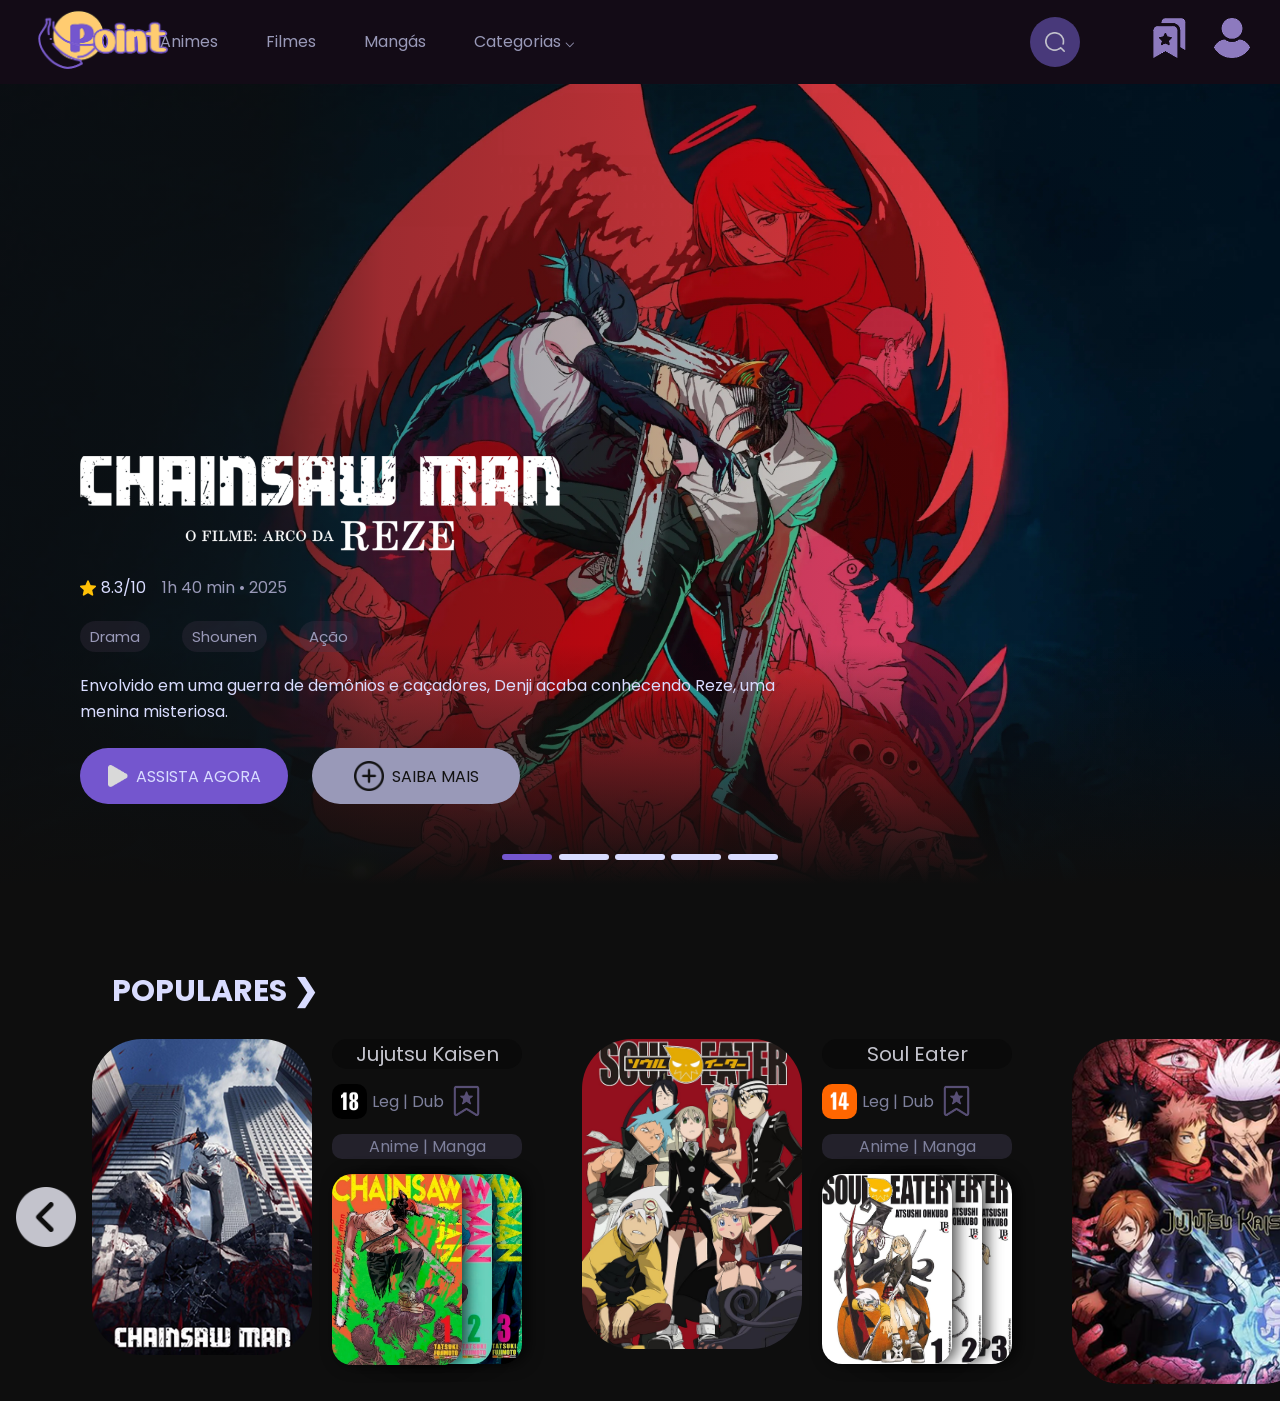
==== public/index.html @ 742943c6 "Add files via upload" ====
<!DOCTYPE html>
<html lang="pt-br">
<head>
    <meta charset="UTF-8">
    <meta name="viewport" content="width=device-width, initial-scale=1.0">
    <link rel="stylesheet" href="./assets/styles.css">
    <link rel="stylesheet" href="./assets/slide.css">
    <link rel="stylesheet" href="./assets/carrossel.css">
    <link rel="shortcut icon" href="banana.ico" type="image/x-icon">
    <script src="/public/script.js" defer></script>

    <title>BananaPoint | Home</title>
</head>
<body>
    <!--cabecalho, talvez para todas as paginas?-->
    <div class="navegacao__container">
        <div class="logo__homepage">
            <a href="index.html"><img src="./img/bananapoint-logo.png" alt="Logo BananaPoint"></a>
        </div>
        <ul class="categorias__cabecalho"> 
            <li class="listas__categorias"><a class="links__categorias" href="#">Animes</a></li>
            <li class="listas__categorias"><a class="links__categorias" href="#">Filmes</a></li>
            <li class="listas__categorias"><a class="links__categorias" href="#">Mangás</a></li>
            <li class="listas__categorias"><a class="links__categorias" href="#">Categorias ⌵</a></li>
        </ul>
        <div class="container__pesquisa">
            <input type="text" class="barra__pesquisa" placeholder="Pesquisar...">
            <a class="botao__pesquisa">
                <img src="./img/icones/icones-lupa-roxa.png" alt="lupa roxa" class="lupa__roxa" width="20px" height="20px">
                <img src="./img/icones/icones-lupa-branca.png" alt="lupa branca" class="lupa__branca" width="20px" height="20px">
            </a>
        </div>
        <div class="perfil__links">
            
            <a href="#"><img src="./img/icones/icones-favoritos.png" alt="Icone favoritos"></a>
            <a href="#"><img src="./img/icones/icones-perfil.png" alt="Icone Perfil"></a>
        </div>
    </div>

    <!--Slideshow da homepage-->
    <section class="slider">
        <div class="slider__conteudo">
        <input type="radio" name="botao__radio" id="radio1" checked>
        <input type="radio" name="botao__radio" id="radio2">
        <input type="radio" name="botao__radio" id="radio3">
        <input type="radio" name="botao__radio" id="radio4">
        <input type="radio" name="botao__radio" id="radio5">
        <!-- SLIDE 1 -->
        <div class="slide__container primeiro" style="background-image: url('./img/banners/banner-chainsaw-man.png')">
            <div class="slide__info">
                <img src="./img/logos/logo-chainsaw-man.png" alt="chainsaw man logo" class="logo__banners">
                <div class="avaliacao">
                    <p class="avaliacao__banner"><img src="./img/icones/icones-estrela.png" alt="Avaliação" class="avaliacao-img__banner"> 8.3/10</p>
                    <p class="info__banner"> 1h 40 min • 2025</p>
                </div>
                <div class="categorias__banners">
                    <ul class="lista-categorias__banners">
                        <li class="btn-categorias__banners"><a href="#drama">Drama</a></li>
                        <li class="btn-categorias__banners"><a href="#shounen">Shounen</a></li>
                        <li class="btn-categorias__banners"><a href="#acao">Ação</a></li>
                    </ul>
                </div>
                <p class="descricao__banner">Envolvido em uma guerra de demônios e caçadores, Denji acaba conhecendo Reze, uma menina misteriosa.</p>
                <div class="botoes__banner">
                    <a href="#paginaanime" class="btn__assistir"><img src="./img/icones/icones-play.png" alt="">ASSISTA AGORA</a>
                    <a href="#saibamais" class="btn__info"><img src="./img/icones/icones-info-preto.png" alt="Saber Mais">SAIBA MAIS</a>
                </div>
            </div>
        </div>
        <!-- SLIDE 2 -->
        <div class="slide__container" style="background-image: url('./img/banners/banner-demon-slayer.png')">
            <div class="slide__info">
                <img src="./img/logos/logo-demon-slayer.png" alt="demon slayer logo" class="logo__banners__demon">
                <div class="avaliacao">
                    <p class="avaliacao__banner"><img src="./img/icones/icones-estrela.png" alt="Avaliação" class="avaliacao-img__banner"> 8.6/10</p>
                    <p class="info__banner"> 5 temporadas • 2024</p>
                </div>
                <div class="categorias__banners">
                    <ul class="lista-categorias__banners">
                        <li class="btn-categorias__banners"><a href="#shounen">Shounen</a></li>
                        <li class="btn-categorias__banners"><a href="#acao">Ação</a></li>
                        <li class="btn-categorias__banners"><a href="#fantasia">Fantasia</a></li>
                    </ul>
                </div>
                <p class="descricao__banner">Demônios massacraram sua família e amaldiçoaram sua irmã. Agora Tanjiro inicia sua jornada para encontrar a cura e se vingar.</p>
                <div class="botoes__banner">
                    <a href="#paginaanime" class="btn__assistir"><img src="./img/icones/icones-play.png" alt="">ASSISTA AGORA</a>
                    <a href="#saibamais" class="btn__info"><img src="./img/icones/icones-info-preto.png" alt="Saber Mais">SAIBA MAIS</a>
                </div>
            </div>
        </div>
        
        <!-- SLIDE 3 -->
        <div class="slide__container" style="background-image: url('./img/banners/banner-jujutsu.png')">
            <div class="slide__info">
                <img src="./img/logos/logo-jujutsu.png" alt="logo jujutsu kaisen" class="logo__banners">
                <div class="avaliacao">
                    <p class="avaliacao__banner"><img src="./img/icones/icones-estrela.png" alt="Avaliação" class="avaliacao-img__banner"> 8.5/10</p>
                    <p class="info__banner"> 3 temporadas • 2026</p>
                </div>
                <div class="categorias__banners">
                    <ul class="lista-categorias__banners">
                        <li class="btn-categorias__banners"><a href="#acao">Ação</a></li>
                        <li class="btn-categorias__banners"><a href="#shounen">Shounen</a></li>
                        <li class="btn-categorias__banners"><a href="#fantasia">Fantasia</a></li>
                        <li class="btn-categorias__banners"><a href="#sobrenatural">Sobrenatural</a></li>
                        <li class="btn-categorias__banners"><a href="#drama">Drama</a></li>
                    </ul>
                </div>
                <p class="descricao__banner">Yuji engole um dedo amaldiçoado para salvar um amigo e passa a dividir o corpo com Sukuna.</p>
                <div class="botoes__banner">
                    <a href="#paginaanime" class="btn__assistir"><img src="./img/icones/icones-play.png" alt="">ASSISTA AGORA</a>
                    <a href="#saibamais" class="btn__info"><img src="./img/icones/icones-info-preto.png" alt="Saber Mais">SAIBA MAIS</a>
                </div>
            </div>
        </div>
        <!-- SLIDE 4 -->
        <div class="slide__container" style="background-image: url('./img/banners/banner-mob-psycho-100.png')">
            <div class="slide__info">
                <img src="./img/logos/logo-mob-psycho.png" alt="logo mob psycho 100" class="logo__banners">
                <div class="avaliacao">
                    <p class="avaliacao__banner"><img src="./img/icones/icones-estrela.png" alt="Avaliação" class="avaliacao-img__banner"> 8.5/10</p>
                    <p class="info__banner"> 3 temporadas • 2022</p>
                </div>
                <div class="categorias__banners">
                    <ul class="lista-categorias__banners">
                        <li class="btn-categorias__banners"><a href="#acao">Ação</a></li>
                        <li class="btn-categorias__banners"><a href="#comedia">Comédia</a></li>
                        <li class="btn-categorias__banners"><a href="#fantasia">Fantasia</a></li>
                        <li class="btn-categorias__banners"><a href="#sobrenatural">Sobrenatural</a></li>
                    </ul>
                </div>
                <p class="descricao__banner">Shigeo pode até parecer bem normalzinho, mas na verdade esconde poderes psíquicos incríveis que acabam aparecendo quando ele perder o controle das próprias emoções.</p>
                <div class="botoes__banner">
                    <a href="#paginaanime" class="btn__assistir"><img src="./img/icones/icones-play.png" alt="">ASSISTA AGORA</a>
                    <a href="#saibamais" class="btn__info"><img src="./img/icones/icones-info-preto.png" alt="Saber Mais">SAIBA MAIS</a>
                </div>
            </div>
        </div>
        <!-- SLIDE 5 -->
        <div class="slide__container" style="background-image: url('./img/banners/banner-cowboy-bebop.png')">
            <div class="slide__info">
                <img src="./img/logos/logo-cowbow-bebop.png" alt="logo cowboy bebop" class="logo__banners__cowboy">
                <div class="avaliacao">
                    <p class="avaliacao__banner"><img src="./img/icones/icones-estrela.png" alt="Avaliação" class="avaliacao-img__banner"> 8.9/10</p>
                    <p class="info__banner"> 26 episódios • 1998</p>
                </div>
                <div class="categorias__banners">
                    <ul class="lista-categorias__banners">
                        <li class="btn-categorias__banners"><a href="#acao">Ação</a></li>
                        <li class="btn-categorias__banners"><a href="#drama">Drama</a></li>
                        <li class="btn-categorias__banners"><a href="#ficcao-cientifica">Ficção Científica</a></li>
                    </ul>
                </div>
                <p class="descricao__banner">Uma equipe incomum de caçadores de recompensas tenta ganhar a vida viajando pelo espaço.</p>
                <div class="botoes__banner">
                    <a href="#paginaanime" class="btn__assistir"><img src="./img/icones/icones-play.png" alt="">ASSISTA AGORA</a>
                    <a href="#saibamais" class="btn__info"><img src="./img/icones/icones-info-preto.png" alt="Saber Mais">SAIBA MAIS</a>
                </div>
            </div>
        </div>
            <!-- Navegações automaticas e manuais, >>sempre<< tenho que manter abaixo dos containers dos slides -->
        <div class="nav__auto">
            <div class="auto__btn1"></div>
            <div class="auto__btn2"></div>
            <div class="auto__btn3"></div>
            <div class="auto__btn4"></div>
            <div class="auto__btn5"></div>
        </div>
        <div class="nav__manual">
            <label for="radio1" class="manual__btn"></label>
            <label for="radio2" class="manual__btn"></label>
            <label for="radio3" class="manual__btn"></label>
            <label for="radio4" class="manual__btn"></label>
            <label for="radio5" class="manual__btn"></label>
        </div>
    </div>
    </section>

    <main class="conteudo__homepage">
        <h1 class="titulo__carrossel">POPULARES ❯</h1>

        <div class="container__carrossel">
            <button class="btn-carrossel"><img src="./img/icones/icones-previous.png" alt="" width="60px"></button>
            <div class="capa__anime">
                <a href="#"><img src="./img/capas/capas-animes/capa-anime-chainsaw-man.png" width="220rem" alt="Chainsaw man" class="anime-img"></a>
            </div>
            <div class="info__carrossel-1">
                <a href="#" class="titulo__conteudo">Jujutsu Kaisen</a>

                <div class="tags__1">
                    <img src="./img/classificacao/classificacao-18.png" alt="Classificação de 18 anos" width="35px" class="classificacao">
                    <p>Leg | Dub</p>
                    <img src="./img/icones/icones-favorite-no-click.png" alt="Favoritar" width="35px" id="btn-favoritar" onclick="favoritado">
                </div>
                <p class="tags__2">Anime | Manga</p>
                <div class="capas__manga">
                    <a href="#"><img src="./img/capas/capas-manga/chainsaw-man-vol-1.png" alt="Volume 1 Chainsaw man" width="130px" class="volume-1"></a>
                    <a href="#"><img src="./img/capas/capas-manga/chainsaw-man-vol-2.png" alt="Volume 2 Chainsaw man" width="130px" class="volume-2"></a>
                    <a href="#"><img src="./img/capas/capas-manga/chainsaw-man-vol-3.png" alt="Volume 3 Chainsaw man" width="130px" class="volume-3"></a>
                </div>
            </div>

        <!-- Item 2 - carrossel -->
        

            <a href="#"><img src="./img/capas/capas-animes/capa-anime-soul-eater.png" width="220rem" alt="Soul Eater" class="anime-img"></a>
            <div class="info__carrossel-2">
               <a href="#" class="titulo__conteudo">Soul Eater</a>
                <div class="tags__1">
                    <img src="./img/classificacao/classificacao-14.png" alt="Classificação de 14 anos" width="35px" class="classificacao">
                    <p>Leg | Dub </p>
                    <img src="./img/icones/icones-favorite-no-click.png" alt="Favoritar" width="35px" id="btn-favoritar" onclick="favoritado">
                </div>
                <p class="tags__2">Anime | Manga</p>
                <div class="capas__manga">
                    <a href="#"><img src="./img/capas/capas-manga/soul-eater-vol-1.png" alt="Soul Eater Volume 1" width="130px" height="190px" class="volume-1"></a>
                    <a href="#"><img src="./img/capas/capas-manga/soul-eater-vol-2.png" alt="Soul Eater Volume 3" width="130px" height="190px"class="volume-2"></a>
                    <a href="#"><img src="./img/capas/capas-manga/soul-eater-vol-3.png" alt="Soul Eater Volume 3" width="130px" height="190px"class="volume-3"></a>
                </div>
            </div>
            <!-- Item 3 - carrossel -->

            <a href="#"><img src="./img/capas/capas-animes/capa-anime-jujutsu-kaisen.png" width="240rem" alt="Jujutsu Kaisen" class="anime-img"></a>
            <div class="info__carrossel-3">
                <a href="#" class="titulo__conteudo">Jujutsu Kaisen</a>
                <div class="tags__1">
                    <img src="./img/classificacao/classificacao-16.png" alt="Classificação de 16 anos" width="35px" class="classificacao">
                    <p>Leg | Dub</p>
                    <img src="./img/icones/icones-favorite-no-click.png" alt="Favoritar" width="35px" id="btn-favoritar" onclick="favoritado">
                </div>
                <p class="tags__2">Anime | Manga</p>

                <div class="capas__manga">
                    <a href="#"><img src="./img/capas/capas-manga/jujutsu-kaisen-vol-1.png" alt="Jujutsu Kaisen Volume 1" width="150px" class="volume-1"></a>

                    <a href="#"><img src="./img/capas/capas-manga/jujutsu-kaisen-vol-2.png" alt="Jujutsu Kaisen Volume 2" width="150px" class="volume-2"></a>

                    <a href="#"><img src="./img/capas/capas-manga/jujutsu-kaisen-vol-3.png" alt="Jujutsu Kaisen Volume 3" width="150px" class="volume-3"></a>
                </div>
            </div>

            
            <button class="btn-carrossel"><img src="./img/icones/icones-next.png" alt="" width="60px"></button>
        </div>

    </main>

    
</body>
</html>
---- public/assets/styles.css ----
@import url('https://fonts.googleapis.com/css2?family=Poppins:wght@500;600&display=swap');


*{
    margin: 0;
    padding: 0;
    box-sizing: border-box;
    font-family: 'Poppins', sans-serif;
}
:root{
 
    --cor-primaria: #7456CE;
    --cor-secundaria: #3e306b;
    --cor-destaque: #8D7ABE;
    --branco: #D9DCFF;
    --cor-divisoria: #72669A;
    --cor-fundo: #0e0e0e;
    --cor-hover: #9999b8;
    --cor-menu: #161317;
    --preto: #121212;
    --cinza: #6C6A6A;

    --fonte-primaria: "poppins", sans-serif;

    
}


body{
    background-color: var(--cor-fundo);
    
}

.navegacao__container{
    position: relative;
    padding: 8px;
    align-items: center;
    display: flex;
    justify-content: space-between;
    background-color: var(--cor-menu);
}

.perfil__links{
    display: flex;
    gap: 1.5rem;
    padding-right: 20px;
}
.perfil__links img{
    width: 2.5rem;
}

.logo__homepage img{
    padding-left:30px;
    width: 10rem;
}

.categorias__cabecalho{
    font-size: 1rem;
    display: flex;
    gap: 3rem;
    list-style: none;
    transform: translateX(-70%);
}
.links__categorias{
    text-decoration: 0;
    color: var(--cor-hover);
    transition: 0.4s;

}

.links__categorias:hover{
    color: var(--branco);
}

/*--------- barra de pesquisa ---------*/
.lupa__roxa{
    display: none; /* faz desaparecer da tela*/
}

.container__pesquisa{
    position: absolute;
    background-color: #48397a;
    border-radius: 40px;
    height: 50px;
    display: flex;
    justify-content: space-between;
    align-items: center;
    z-index: 10;
    right: 200px;
}

.barra__pesquisa{
    padding: 0;
    border: none;
    background: none;
    outline: none;
    font-size: 16px;
    width: 0;
    transition: 0.4s;
    color: var(--branco);

}

.botao__pesquisa{
    
    width: 50px;
    height: 50px;
    display: flex;
    justify-content: center;
    align-items: center;
    
    border-radius: 10px 50px 50px 10px;
    cursor: pointer;
    transition: 0.2s;

}
/*quando o mouse passar no container (hover), a barra de pesquisa vai ter uma largura de 320px*/
.container__pesquisa:hover > .barra__pesquisa{
    width: 320px;
    padding-left: 20px;
}


.container__pesquisa:hover > .botao__pesquisa{
    background: var(--branco);
}

.container__pesquisa:hover > .botao__pesquisa .lupa__branca{
    display: none;
}

.container__pesquisa:hover > .botao__pesquisa .lupa__roxa{
    display: block;
}

/*estiliza o placeholder*/
::-webkit-input-placeholder{
    font-size: 17px;
    font-family: var(--fonte-primaria);
    color: var(--cor-destaque);

}


/*----------------------------CONTEUDO HOMEPAGE--------------------------------*/

.divisoria{
    border: var(--cor-divisoria)1px solid;
}

.conteudo__homepage{
    margin-top: 5rem;
}
---- public/assets/slide.css ----
@import url('https://fonts.googleapis.com/css2?family=Poppins:wght@500;600&display=swap');

*{
    margin: 0;
    padding: 0;
    box-sizing: border-box;
    font-family: 'Poppins', sans-serif;
}
:root{
 
    --cor-primaria: #7456CE;
    --cor-secundaria: #3e306b;
    --cor-destaque: #8D7ABE;
    --branco: #D9DCFF;
    --cor-divisoria: #72669A;
    --cor-fundo: #0e0e0e;
    --cor-hover: #9999b8;
    --cor-menu: #130b16;
    --preto: #121212;
    --cinza: #6C6A6A;


    --fonte-primaria: "poppins", sans-serif;

    
}

.container__homepage{
    border-bottom: var(--cor-hover);
}

.slider{
    position: relative;  /* permite posicionar elementos dentro dele */
    width: 100%;         /* ocupar toda a largura */
    height: 800px;       /* altura de 600px */
    overflow: hidden;

}

.slider__conteudo{
    width: 500%;
    height: 800px;
    display: flex;
}


.slider__conteudo input{
    display: none;


}

/* slide__container é o container pai dos slides*/
.slide__container, .slide__container__ultimo{
    width: 20%;
    height: 800px;
    position: relative;
    background-size: cover;
    background-position: center 30%;
    transition: 1s;
    /*Essa parte abaixo ajuda a arrumar a organizacao dos conteudos do slide (logo, descricao, avaliacao, etc.*/
    display: flex;
    flex-direction: column;
    justify-content: flex-end; 
    padding: 0 0 5rem 5rem; 
    background-repeat: no-repeat;
    overflow: hidden;

    min-width: 20%;
}

.slide__container__ultimo{
    background-position: center 20%;
}



.slide__container::before, .slide__container__ultimo::before{
    content: '';
    position: absolute;
    top: 0;
    left: 0;
    width: 100%;
    height: 100%;
    background: 
    linear-gradient(to right, rgba(14, 14, 14, 0.7) 20%, rgba(14, 14, 14, 0.4) 30%, rgba(14, 14, 14, 0) 100%), 
    linear-gradient(to top, rgba(14, 14, 14, 1) 0%, rgba(14, 14, 14, 0) 30%);
    z-index: 1;
}


.slide__info{
    position: relative;
    z-index: 2;
    display: flex;
    flex-direction: column;
    align-items: flex-start; /* alinha tudo a esquerda */
    gap: 1.5rem;             
    max-width: 45rem;  

}

.logo__banners, .logo__banners__demon{
    width: 30rem;
    height: auto;
    
}
.logo__banners__demon{
    width: 20rem;
}
.logo__banners__cowboy{
    width: 25rem;
}



.nav__manual, .nav__auto{
    
    position: absolute;
    width: 100%;
    bottom: 3%;
    
    display: flex;
    justify-content: center;
}

.manual__btn{
    z-index: 2;
    background-color: var(--branco);
}

.nav__auto div{
    background-color: transparent;
}


.manual__btn, .nav__auto div{
    border-radius: 1rem;
    cursor: pointer;
    transition: 0.2s;
    width: 50px;
    height: 6px;
}


.nav__manual, .manual__btn:not(:last-child), .nav__auto div:not(:last-child){
    margin-right: 0.5%;
}



#radio1:checked ~ .nav__auto .auto__btn1, #radio1:checked ~ .nav__manual [for="radio1"] {
    background-color: var(--cor-primaria);
}
#radio2:checked ~ .nav__auto .auto__btn2, #radio2:checked ~ .nav__manual [for="radio2"] {
    background-color: var(--cor-primaria);
}
#radio3:checked ~ .nav__auto .auto__btn3, #radio3:checked ~ .nav__manual [for="radio3"] {
    background-color: var(--cor-primaria);
}
#radio4:checked ~ .nav__auto .auto__btn4, #radio4:checked ~ .nav__manual [for="radio4"] {
    background-color: var(--cor-primaria);
}
#radio5:checked ~ .nav__auto .auto__btn5, #radio5:checked ~ .nav__manual [for="radio5"] {
    background-color: var(--cor-primaria);
}


#radio1:checked ~ .primeiro{
    margin-left: 0%;
}


#radio2:checked ~ .primeiro{
    margin-left: -20%;
}


#radio3:checked ~ .primeiro{
    margin-left: -40%;
}


#radio4:checked ~ .primeiro{
    margin-left: -60%;
}


#radio5:checked ~ .primeiro{
    margin-left: -80%;
}

.descricao__banner{
    color: var(--branco);
    font-size: 1rem;
    line-height: 1.6;
    width: 100%;
    
}

.btn__assistir{
    
    background-color: var(--cor-primaria);
    border-radius: 40px;
    text-decoration: none;
    color: var(--branco);
    display: flex;
    align-items: center;
    justify-content: center;
    padding: 0.8rem;
    gap: 0.5rem;
    width: 13rem;
    transition: 0.3s;
}

.btn__assistir img{
    width: 20px;
}

.btn__assistir:hover{
    background-color: var(--cor-destaque);
    transform: scale(110%);
    
}

.botoes__banner{
    display: flex;
    gap: 1.5rem;

}

.btn__info img{
    width: 30px;
}
.btn__info:hover{
    transform: scale(110%);
    background-color: var(--branco);
 }

 .btn__info{
    background-color: var(--cor-hover);
    border-radius: 40px;
    text-decoration: none;
    color: var(--preto);
    display: flex;
    align-items: center;
    justify-content: center;
    padding: 0.8rem;
    gap: 0.5rem;
    width: 13rem;
    transition: 0.3s;

 }


 .lista-categorias__banners{
    list-style: none;
    display: flex;
    gap: 2rem;
    
    
 }

 .btn-categorias__banners{
    transition: 0.5s ease;
 }

 .btn-categorias__banners a{
    font-size: 15px;
    text-decoration: none;
    color: var(--cor-hover);
    background-color: #47394e46;
    border-radius: 15rem;
    padding: 5px 10px 5px 10px;
    transition: 0.5s;
 }

 .btn-categorias__banners:hover{
    transform: scale(110%);

 }
 .btn-categorias__banners a:hover{
    background-color: #69557446;
 }

 .divisoria__banner{
    border-color: var(--cor-primaria);
 }

.avaliacao {
    display: flex;
    gap: 1rem;
    align-items: center;
    color: var(--branco);
}

.avaliacao__banner {
    display: flex;
    align-items: center;
    gap: 0.3rem;
}

.avaliacao-img__banner {
    width: 1rem;
    height: auto;
}

.info__banner {
    color: var(--cor-hover);
}
---- public/assets/carrossel.css ----
:root{
 
    --cor-primaria: #7456CE;
    --cor-secundaria: #3e306b;
    --cor-destaque: #8D7ABE;
    --branco: #D9DCFF;
    --cor-divisoria: #72669A;
    --cor-fundo: #0e0e0e;
    --cor-hover: #9999b8;
    --cor-menu: #130b16;
    --preto: #121212;
    --cinza: #6C6A6A;


    --fonte-primaria: "poppins", sans-serif;

    
}

.container__carrossel{
    display: flex;
    
    
    
}

.titulo__carrossel{
    padding: 5px 7rem;
    font-size: 30px;
    margin-bottom: 20px;
    color: var(--branco);


}

.titulo__conteudo{
    background-color: #0a0a0a;
    padding: 0px 20px 0px 20px;
    border-radius: 30px;
    justify-content: center;
    align-items: center;
    display: flex;
    font-size: 20px;
    text-decoration: none;
    color: #C3C3CC;
    
} 

.info__carrossel-1, .info__carrossel-2, .info__carrossel-3{
    
    color: var(--branco);
    display: flex;
    flex-direction: column;
    gap: 15px;
    margin-left: 20px;
}
.info__carrossel-1{
    margin-right: 60px;
}
.info__carrossel-2{
    margin-right: 60px;
}
.info__carrossel-3{
    margin-right: 60px;
}


.tags__1{
    display: flex;
    align-items: center;
    justify-content:left;
    gap: 5px;
    color: #7E809C;
    
}

.tags__2{
    display: flex;
    align-items: center;
    justify-content: center;
    color: #7E809C;
    background-color: #23212b;
    
    border-radius: 10px;
    
}

.classificacao{
    border-radius: 10px;
}

.capas__manga{
    display: flex;
    align-items: center;
}

.capas__manga img{
    border-radius: 20px;
    box-shadow: 5px 0 15px rgba(0, 0, 0, 0.7);
    transition: transform 0.3s ease, margin 0.3s ease;
    cursor: pointer;
    position: relative; /*necessario para o z-index funcionar no hover*/
}

.volume-2, .volume-3{
    
    margin-left: -100px;
}
.volume-2{
    z-index: 1;
    
    
}
.volume-3{
    z-index: 0;
}

.volume-1{
    z-index: 2;
}

.volume-1:hover{
    transform: scale(105%);
}

.volume-2:hover{
    margin-left: -60px;
    margin-right: -40px;
}
.volume-3:hover{
    margin-left: -50px;
    margin-right: -50px; /*IMPORTANTE: esse margin-right faz com que esse conteudo (volume__3) NÃO empurre os outros conteúdos*/

}

.btn-carrossel{
    background: transparent;
    border: none;
    cursor: pointer;
    padding: 1rem;
}

.anime-img{
    border-radius: 50px;
}
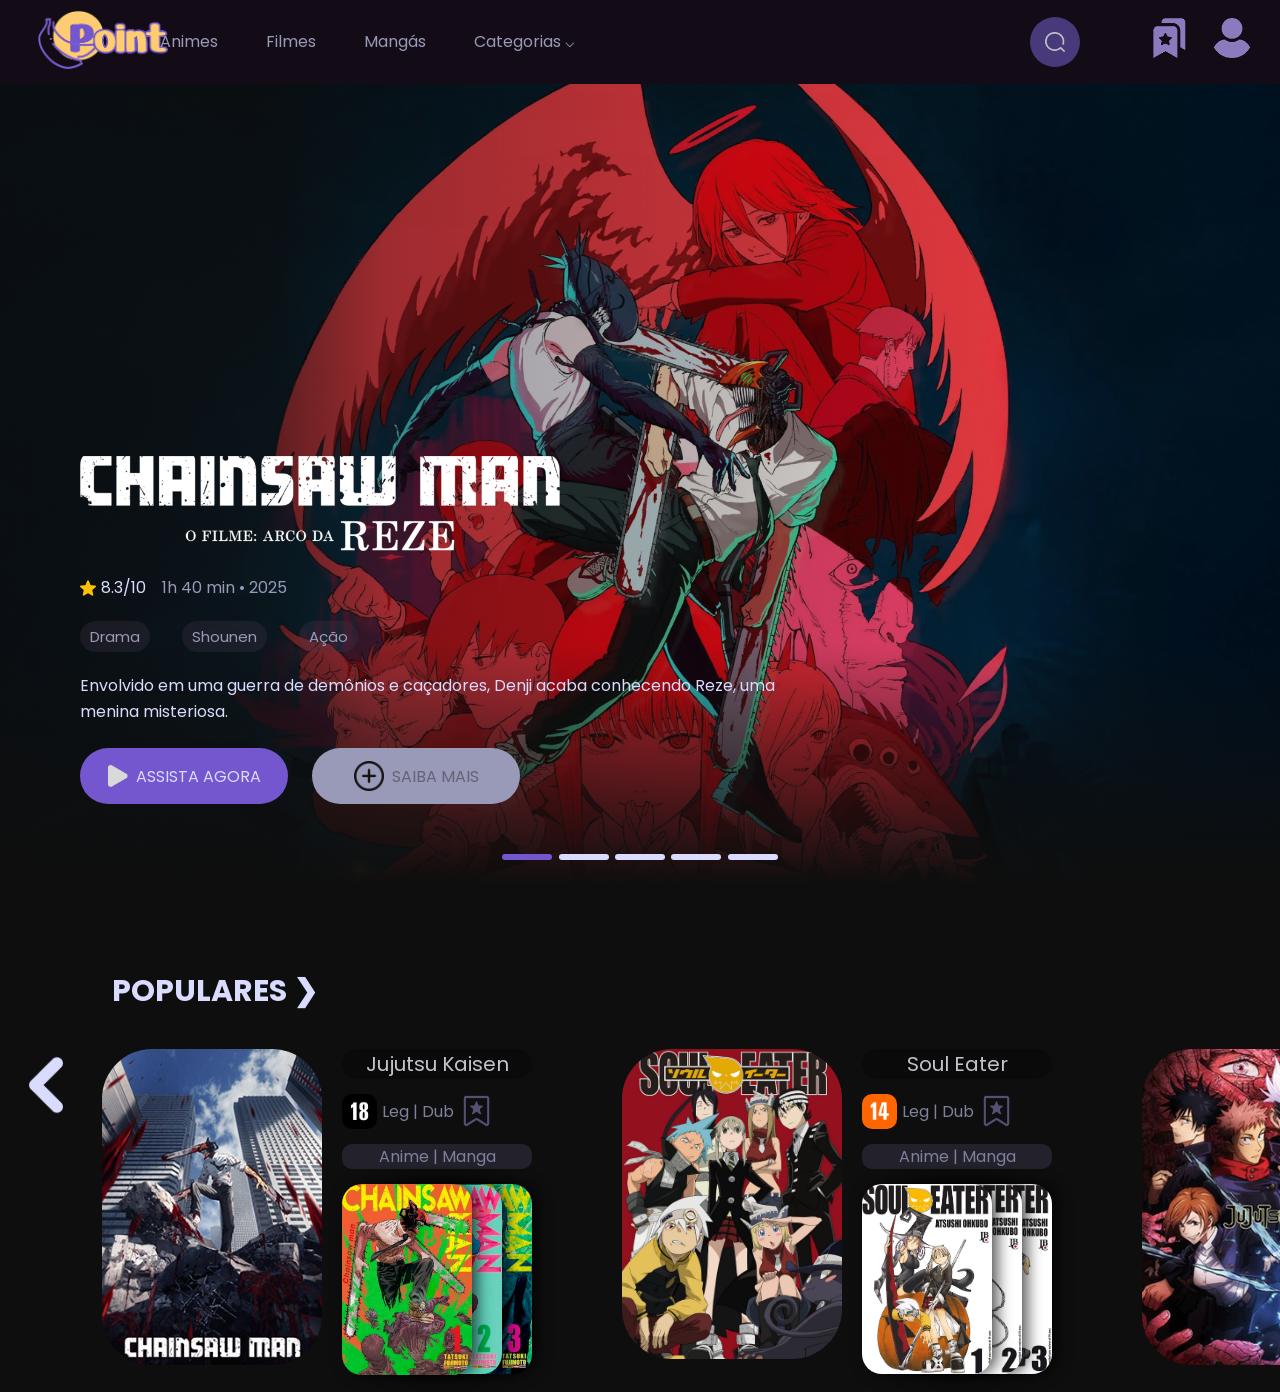
==== commit 7646f2fc: "aaaaaaaaaaa" ====
--- a/public/index.html
+++ b/public/index.html
@@ -178,70 +178,158 @@
     </section>
 
     <main class="conteudo__homepage">
-        <h1 class="titulo__carrossel">POPULARES ❯</h1>
-
-        <div class="container__carrossel">
-            <button class="btn-carrossel"><img src="./img/icones/icones-previous.png" alt="" width="60px"></button>
-            <div class="capa__anime">
-                <a href="#"><img src="./img/capas/capas-animes/capa-anime-chainsaw-man.png" width="220rem" alt="Chainsaw man" class="anime-img"></a>
-            </div>
-            <div class="info__carrossel-1">
-                <a href="#" class="titulo__conteudo">Jujutsu Kaisen</a>
-
-                <div class="tags__1">
-                    <img src="./img/classificacao/classificacao-18.png" alt="Classificação de 18 anos" width="35px" class="classificacao">
-                    <p>Leg | Dub</p>
-                    <img src="./img/icones/icones-favorite-no-click.png" alt="Favoritar" width="35px" id="btn-favoritar" onclick="favoritado">
-                </div>
-                <p class="tags__2">Anime | Manga</p>
-                <div class="capas__manga">
-                    <a href="#"><img src="./img/capas/capas-manga/chainsaw-man-vol-1.png" alt="Volume 1 Chainsaw man" width="130px" class="volume-1"></a>
-                    <a href="#"><img src="./img/capas/capas-manga/chainsaw-man-vol-2.png" alt="Volume 2 Chainsaw man" width="130px" class="volume-2"></a>
-                    <a href="#"><img src="./img/capas/capas-manga/chainsaw-man-vol-3.png" alt="Volume 3 Chainsaw man" width="130px" class="volume-3"></a>
-                </div>
-            </div>
-
-        <!-- Item 2 - carrossel -->
-        
-
-            <a href="#"><img src="./img/capas/capas-animes/capa-anime-soul-eater.png" width="220rem" alt="Soul Eater" class="anime-img"></a>
-            <div class="info__carrossel-2">
-               <a href="#" class="titulo__conteudo">Soul Eater</a>
-                <div class="tags__1">
-                    <img src="./img/classificacao/classificacao-14.png" alt="Classificação de 14 anos" width="35px" class="classificacao">
-                    <p>Leg | Dub </p>
-                    <img src="./img/icones/icones-favorite-no-click.png" alt="Favoritar" width="35px" id="btn-favoritar" onclick="favoritado">
-                </div>
-                <p class="tags__2">Anime | Manga</p>
-                <div class="capas__manga">
-                    <a href="#"><img src="./img/capas/capas-manga/soul-eater-vol-1.png" alt="Soul Eater Volume 1" width="130px" height="190px" class="volume-1"></a>
-                    <a href="#"><img src="./img/capas/capas-manga/soul-eater-vol-2.png" alt="Soul Eater Volume 3" width="130px" height="190px"class="volume-2"></a>
-                    <a href="#"><img src="./img/capas/capas-manga/soul-eater-vol-3.png" alt="Soul Eater Volume 3" width="130px" height="190px"class="volume-3"></a>
-                </div>
-            </div>
-            <!-- Item 3 - carrossel -->
-
-            <a href="#"><img src="./img/capas/capas-animes/capa-anime-jujutsu-kaisen.png" width="240rem" alt="Jujutsu Kaisen" class="anime-img"></a>
-            <div class="info__carrossel-3">
-                <a href="#" class="titulo__conteudo">Jujutsu Kaisen</a>
-                <div class="tags__1">
-                    <img src="./img/classificacao/classificacao-16.png" alt="Classificação de 16 anos" width="35px" class="classificacao">
-                    <p>Leg | Dub</p>
-                    <img src="./img/icones/icones-favorite-no-click.png" alt="Favoritar" width="35px" id="btn-favoritar" onclick="favoritado">
-                </div>
-                <p class="tags__2">Anime | Manga</p>
-
-                <div class="capas__manga">
-                    <a href="#"><img src="./img/capas/capas-manga/jujutsu-kaisen-vol-1.png" alt="Jujutsu Kaisen Volume 1" width="150px" class="volume-1"></a>
-
-                    <a href="#"><img src="./img/capas/capas-manga/jujutsu-kaisen-vol-2.png" alt="Jujutsu Kaisen Volume 2" width="150px" class="volume-2"></a>
-
-                    <a href="#"><img src="./img/capas/capas-manga/jujutsu-kaisen-vol-3.png" alt="Jujutsu Kaisen Volume 3" width="150px" class="volume-3"></a>
-                </div>
-            </div>
-
+        <div class="populares__secao">
+            <h1 class="titulo__carrossel">POPULARES ❯</h1>
+            <div class="container__carrossel">
+                <button class="btn-carrossel btn-voltar"><img src="./img/icones/icones-voltar.png" alt="" width="60px"></button>
             
-            <button class="btn-carrossel"><img src="./img/icones/icones-next.png" alt="" width="60px"></button>
+                <div class="item__carrossel">
+                    <a href="#"><img src="./img/capas/capas-animes/capa-anime-chainsaw-man.png" width="220rem" alt="Chainsaw man" class="anime-img"></a>
+                    <div class="info__carrossel-1">
+                        <a href="#" class="titulo__conteudo">Jujutsu Kaisen</a>
+                        <div class="tags__1">
+                            <img src="./img/classificacao/classificacao-18.png" alt="Classificação de 18 anos" width="35px" class="classificacao">
+                            <p>Leg | Dub</p>
+                            <img src="./img/icones/icones-favorite-no-click.png" alt="Favoritar" width="35px" id="btn-favoritar" onclick="favoritado">
+                        </div>
+                        <p class="tags__2">Anime | Manga</p>
+                        <div class="capas__manga">
+                            <a href="#"><img src="./img/capas/capas-manga/chainsaw-man-vol-1.png" alt="Volume 1 Chainsaw man" width="130px" class="volume-1"></a>
+                            <a href="#"><img src="./img/capas/capas-manga/chainsaw-man-vol-2.png" alt="Volume 2 Chainsaw man" width="130px" class="volume-2"></a>
+                            <a href="#"><img src="./img/capas/capas-manga/chainsaw-man-vol-3.png" alt="Volume 3 Chainsaw man" width="130px" class="volume-3"></a>
+                        </div>
+                    </div>
+                </div>
+                <!-- Item 2 - carrossel -->
+            
+                <div class="item__carrossel">
+                    <a href="#"><img src="./img/capas/capas-animes/capa-anime-soul-eater.png" width="220rem" alt="Soul Eater" class="anime-img"></a>
+                    <div class="info__carrossel-2">
+                       <a href="#" class="titulo__conteudo">Soul Eater</a>
+                        <div class="tags__1">
+                            <img src="./img/classificacao/classificacao-14.png" alt="Classificação de 14 anos" width="35px" class="classificacao">
+                            <p>Leg | Dub </p>
+                            <img src="./img/icones/icones-favorite-no-click.png" alt="Favoritar" width="35px" id="btn-favoritar" onclick="favoritado">
+                        </div>
+                        <p class="tags__2">Anime | Manga</p>
+                        <div class="capas__manga">
+                            <a href="#"><img src="./img/capas/capas-manga/soul-eater-vol-1.png" alt="Soul Eater Volume 1" width="130px" height="190px" class="volume-1"></a>
+                            <a href="#"><img src="./img/capas/capas-manga/soul-eater-vol-2.png" alt="Soul Eater Volume 3" width="130px" height="190px"class="volume-2"></a>
+                            <a href="#"><img src="./img/capas/capas-manga/soul-eater-vol-3.png" alt="Soul Eater Volume 3" width="130px" height="190px"class="volume-3"></a>
+                        </div>
+                    </div>
+                </div>
+                <!-- Item 3 - carrossel -->
+                <div class="item__carrossel">
+                    <a href="#"><img src="./img/capas/capas-animes/capa-anime-jujutsu-kaisen.png" width="220rem" alt="Jujutsu Kaisen" class="anime-img"></a>
+                    <div class="info__carrossel-3">
+                        <a href="#" class="titulo__conteudo">Jujutsu Kaisen</a>
+                        <div class="tags__1">
+                            <img src="./img/classificacao/classificacao-16.png" alt="Classificação de 16 anos" width="35px" class="classificacao">
+                            <p>Leg | Dub</p>
+                            <img src="./img/icones/icones-favorite-no-click.png" alt="Favoritar" width="35px" id="btn-favoritar" onclick="favoritado">
+                        </div>
+                        <p class="tags__2">Anime | Manga</p>
+                        <div class="capas__manga">
+                            <a href="#"><img src="./img/capas/capas-manga/jujutsu-kaisen-vol-1.png" alt="Jujutsu Kaisen Volume 1" width="130px" class="volume-1"></a>
+                            <a href="#"><img src="./img/capas/capas-manga/jujutsu-kaisen-vol-2.png" alt="Jujutsu Kaisen Volume 2" width="130px" class="volume-2"></a>
+                            <a href="#"><img src="./img/capas/capas-manga/jujutsu-kaisen-vol-3.png" alt="Jujutsu Kaisen Volume 3" width="130px" class="volume-3"></a>
+                        </div>
+                    </div>
+                </div>
+                <!-- Item 4 - carrossel -->
+                <div class="item__carrossel">
+                    <a href="#"><img src="./img/capas/capas-animes/capa-anime-jujutsu-kaisen.png" width="220rem" alt="Jujutsu Kaisen" class="anime-img"></a>
+                    <div class="info__carrossel-3">
+                        <a href="#" class="titulo__conteudo">Jujutsu Kaisen</a>
+                        <div class="tags__1">
+                            <img src="./img/classificacao/classificacao-16.png" alt="Classificação de 16 anos" width="35px" class="classificacao">
+                            <p>Leg | Dub</p>
+                            <img src="./img/icones/icones-favorite-no-click.png" alt="Favoritar" width="35px" id="btn-favoritar" onclick="favoritado">
+                        </div>
+                        <p class="tags__2">Anime | Manga</p>
+                        <div class="capas__manga">
+                            <a href="#"><img src="./img/capas/capas-manga/jujutsu-kaisen-vol-1.png" alt="Jujutsu Kaisen Volume 1" width="130px" class="volume-1"></a>
+                            <a href="#"><img src="./img/capas/capas-manga/jujutsu-kaisen-vol-2.png" alt="Jujutsu Kaisen Volume 2" width="130px" class="volume-2"></a>
+                            <a href="#"><img src="./img/capas/capas-manga/jujutsu-kaisen-vol-3.png" alt="Jujutsu Kaisen Volume 3" width="130px" class="volume-3"></a>
+                        </div>
+                    </div>
+                </div>
+                <!-- Item 5 - carrossel -->
+                <div class="item__carrossel">
+                    <a href="#"><img src="./img/capas/capas-animes/capa-anime-jujutsu-kaisen.png" width="220rem" alt="Jujutsu Kaisen" class="anime-img"></a>
+                    <div class="info__carrossel-3">
+                        <a href="#" class="titulo__conteudo">Jujutsu Kaisen</a>
+                        <div class="tags__1">
+                            <img src="./img/classificacao/classificacao-16.png" alt="Classificação de 16 anos" width="35px" class="classificacao">
+                            <p>Leg | Dub</p>
+                            <img src="./img/icones/icones-favorite-no-click.png" alt="Favoritar" width="35px" id="btn-favoritar" onclick="favoritado">
+                        </div>
+                        <p class="tags__2">Anime | Manga</p>
+                        <div class="capas__manga">
+                            <a href="#"><img src="./img/capas/capas-manga/jujutsu-kaisen-vol-1.png" alt="Jujutsu Kaisen Volume 1" width="130px" class="volume-1"></a>
+                            <a href="#"><img src="./img/capas/capas-manga/jujutsu-kaisen-vol-2.png" alt="Jujutsu Kaisen Volume 2" width="130px" class="volume-2"></a>
+                            <a href="#"><img src="./img/capas/capas-manga/jujutsu-kaisen-vol-3.png" alt="Jujutsu Kaisen Volume 3" width="130px" class="volume-3"></a>
+                        </div>
+                    </div>
+                </div>
+                <!-- Item 6 - carrossel -->
+                <div class="item__carrossel">
+                    <a href="#"><img src="./img/capas/capas-animes/capa-anime-jujutsu-kaisen.png" width="220rem" alt="Jujutsu Kaisen" class="anime-img"></a>
+                    <div class="info__carrossel-3">
+                        <a href="#" class="titulo__conteudo">Jujutsu Kaisen</a>
+                        <div class="tags__1">
+                            <img src="./img/classificacao/classificacao-16.png" alt="Classificação de 16 anos" width="35px" class="classificacao">
+                            <p>Leg | Dub</p>
+                            <img src="./img/icones/icones-favorite-no-click.png" alt="Favoritar" width="35px" id="btn-favoritar" onclick="favoritado">
+                        </div>
+                        <p class="tags__2">Anime | Manga</p>
+                        <div class="capas__manga">
+                            <a href="#"><img src="./img/capas/capas-manga/jujutsu-kaisen-vol-1.png" alt="Jujutsu Kaisen Volume 1" width="130px" class="volume-1"></a>
+                            <a href="#"><img src="./img/capas/capas-manga/jujutsu-kaisen-vol-2.png" alt="Jujutsu Kaisen Volume 2" width="130px" class="volume-2"></a>
+                            <a href="#"><img src="./img/capas/capas-manga/jujutsu-kaisen-vol-3.png" alt="Jujutsu Kaisen Volume 3" width="130px" class="volume-3"></a>
+                        </div>
+                    </div>
+                </div>
+                <!-- Item 7 - carrossel -->
+                <div class="item__carrossel">
+                    <a href="#"><img src="./img/capas/capas-animes/capa-anime-jujutsu-kaisen.png" width="220rem" alt="Jujutsu Kaisen" class="anime-img"></a>
+                    <div class="info__carrossel-3">
+                        <a href="#" class="titulo__conteudo">Jujutsu Kaisen</a>
+                        <div class="tags__1">
+                            <img src="./img/classificacao/classificacao-16.png" alt="Classificação de 16 anos" width="35px" class="classificacao">
+                            <p>Leg | Dub</p>
+                            <img src="./img/icones/icones-favorite-no-click.png" alt="Favoritar" width="35px" id="btn-favoritar" onclick="favoritado">
+                        </div>
+                        <p class="tags__2">Anime | Manga</p>
+                        <div class="capas__manga">
+                            <a href="#"><img src="./img/capas/capas-manga/jujutsu-kaisen-vol-1.png" alt="Jujutsu Kaisen Volume 1" width="130px" class="volume-1"></a>
+                            <a href="#"><img src="./img/capas/capas-manga/jujutsu-kaisen-vol-2.png" alt="Jujutsu Kaisen Volume 2" width="130px" class="volume-2"></a>
+                            <a href="#"><img src="./img/capas/capas-manga/jujutsu-kaisen-vol-3.png" alt="Jujutsu Kaisen Volume 3" width="130px" class="volume-3"></a>
+                        </div>
+                    </div>
+                </div>
+                <!-- Item 8 - carrossel -->
+                <div class="item__carrossel">
+                    <a href="#"><img src="./img/capas/capas-animes/capa-anime-jujutsu-kaisen.png" width="220rem" alt="Jujutsu Kaisen" class="anime-img"></a>
+                    <div class="info__carrossel-3">
+                        <a href="#" class="titulo__conteudo">Jujutsu Kaisen</a>
+                        <div class="tags__1">
+                            <img src="./img/classificacao/classificacao-16.png" alt="Classificação de 16 anos" width="35px" class="classificacao">
+                            <p>Leg | Dub</p>
+                            <img src="./img/icones/icones-favorite-no-click.png" alt="Favoritar" width="35px" id="btn-favoritar" onclick="favoritado">
+                        </div>
+                        <p class="tags__2">Anime | Manga</p>
+                        <div class="capas__manga">
+                            <a href="#"><img src="./img/capas/capas-manga/jujutsu-kaisen-vol-1.png" alt="Jujutsu Kaisen Volume 1" width="130px" class="volume-1"></a>
+                            <a href="#"><img src="./img/capas/capas-manga/jujutsu-kaisen-vol-2.png" alt="Jujutsu Kaisen Volume 2" width="130px" class="volume-2"></a>
+                            <a href="#"><img src="./img/capas/capas-manga/jujutsu-kaisen-vol-3.png" alt="Jujutsu Kaisen Volume 3" width="130px" class="volume-3"></a>
+                        </div>
+                    </div>
+                </div>
+                <button class="btn-carrossel btn-avancar"><img src="./img/icones/icones-avançar.png" alt="" width="60px"></button>
+            </div>
+            
         </div>
 
     </main>
--- a/public/assets/carrossel.css
+++ b/public/assets/carrossel.css
@@ -8,7 +8,7 @@
     --cor-fundo: #0e0e0e;
     --cor-hover: #9999b8;
     --cor-menu: #130b16;
-    --preto: #121212;
+    --preto: #0f0f0f62;
     --cinza: #6C6A6A;
 
 
@@ -17,11 +17,18 @@
     
 }
 
+
+
 .container__carrossel{
+    overflow-x: hidden;
     display: flex;
-    
-    
-    
+}
+.item__carrossel{
+    display: flex;
+    background-color: var(--preto);
+    padding: 10px;
+    margin-right: 10px;
+    border-radius: 20px;
 }
 
 .titulo__carrossel{
@@ -134,10 +141,15 @@
 }
 
 .btn-carrossel{
-    background: transparent;
+    background: var(--cor-fundo);
+    height: 100%;
     border: none;
     cursor: pointer;
     padding: 1rem;
+    
+    justify-content: center;
+    
+
 }
 
 .anime-img{
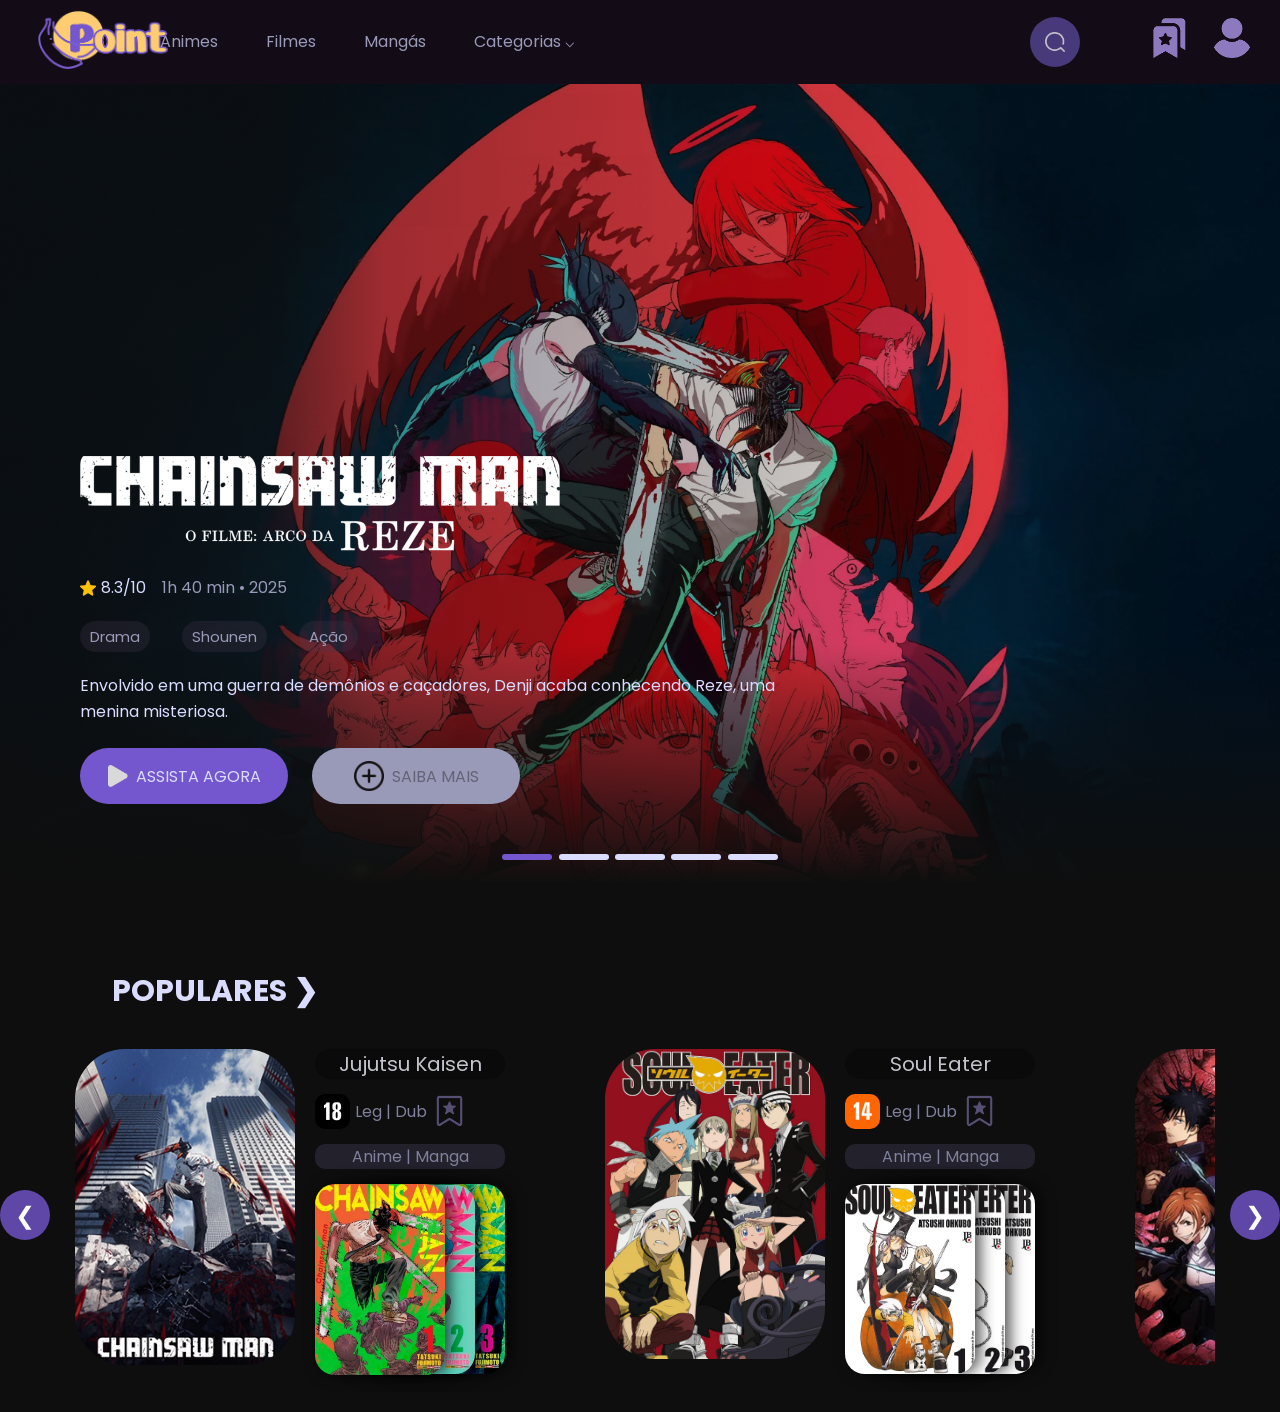
==== commit 51a18c13: "carrossel itens" ====
--- a/public/index.html
+++ b/public/index.html
@@ -180,10 +180,10 @@
     <main class="conteudo__homepage">
         <div class="populares__secao">
             <h1 class="titulo__carrossel">POPULARES ❯</h1>
-            <div class="container__carrossel">
-                <button class="btn-carrossel btn-voltar"><img src="./img/icones/icones-voltar.png" alt="" width="60px"></button>
-            
-                <div class="item__carrossel">
+            <div class="carrossel-wrapper">
+                <a href="#slide-populares-1" class="carrossel-seta carrossel-prev">❮</a>
+                <div class="container__carrossel" id="carrossel-populares">
+                    <div id="slide-populares-1" class="item__carrossel">
                     <a href="#"><img src="./img/capas/capas-animes/capa-anime-chainsaw-man.png" width="220rem" alt="Chainsaw man" class="anime-img"></a>
                     <div class="info__carrossel-1">
                         <a href="#" class="titulo__conteudo">Jujutsu Kaisen</a>
@@ -200,9 +200,8 @@
                         </div>
                     </div>
                 </div>
-                <!-- Item 2 - carrossel -->
-            
-                <div class="item__carrossel">
+                    <!-- Item 2 - carrossel -->
+                    <div id="slide-populares-2" class="item__carrossel">
                     <a href="#"><img src="./img/capas/capas-animes/capa-anime-soul-eater.png" width="220rem" alt="Soul Eater" class="anime-img"></a>
                     <div class="info__carrossel-2">
                        <a href="#" class="titulo__conteudo">Soul Eater</a>
@@ -219,117 +218,118 @@
                         </div>
                     </div>
                 </div>
-                <!-- Item 3 - carrossel -->
-                <div class="item__carrossel">
-                    <a href="#"><img src="./img/capas/capas-animes/capa-anime-jujutsu-kaisen.png" width="220rem" alt="Jujutsu Kaisen" class="anime-img"></a>
-                    <div class="info__carrossel-3">
-                        <a href="#" class="titulo__conteudo">Jujutsu Kaisen</a>
-                        <div class="tags__1">
-                            <img src="./img/classificacao/classificacao-16.png" alt="Classificação de 16 anos" width="35px" class="classificacao">
-                            <p>Leg | Dub</p>
-                            <img src="./img/icones/icones-favorite-no-click.png" alt="Favoritar" width="35px" id="btn-favoritar" onclick="favoritado">
-                        </div>
-                        <p class="tags__2">Anime | Manga</p>
-                        <div class="capas__manga">
-                            <a href="#"><img src="./img/capas/capas-manga/jujutsu-kaisen-vol-1.png" alt="Jujutsu Kaisen Volume 1" width="130px" class="volume-1"></a>
-                            <a href="#"><img src="./img/capas/capas-manga/jujutsu-kaisen-vol-2.png" alt="Jujutsu Kaisen Volume 2" width="130px" class="volume-2"></a>
-                            <a href="#"><img src="./img/capas/capas-manga/jujutsu-kaisen-vol-3.png" alt="Jujutsu Kaisen Volume 3" width="130px" class="volume-3"></a>
-                        </div>
-                    </div>
-                </div>
-                <!-- Item 4 - carrossel -->
-                <div class="item__carrossel">
-                    <a href="#"><img src="./img/capas/capas-animes/capa-anime-jujutsu-kaisen.png" width="220rem" alt="Jujutsu Kaisen" class="anime-img"></a>
-                    <div class="info__carrossel-3">
-                        <a href="#" class="titulo__conteudo">Jujutsu Kaisen</a>
-                        <div class="tags__1">
-                            <img src="./img/classificacao/classificacao-16.png" alt="Classificação de 16 anos" width="35px" class="classificacao">
-                            <p>Leg | Dub</p>
-                            <img src="./img/icones/icones-favorite-no-click.png" alt="Favoritar" width="35px" id="btn-favoritar" onclick="favoritado">
-                        </div>
-                        <p class="tags__2">Anime | Manga</p>
-                        <div class="capas__manga">
-                            <a href="#"><img src="./img/capas/capas-manga/jujutsu-kaisen-vol-1.png" alt="Jujutsu Kaisen Volume 1" width="130px" class="volume-1"></a>
-                            <a href="#"><img src="./img/capas/capas-manga/jujutsu-kaisen-vol-2.png" alt="Jujutsu Kaisen Volume 2" width="130px" class="volume-2"></a>
-                            <a href="#"><img src="./img/capas/capas-manga/jujutsu-kaisen-vol-3.png" alt="Jujutsu Kaisen Volume 3" width="130px" class="volume-3"></a>
-                        </div>
-                    </div>
-                </div>
-                <!-- Item 5 - carrossel -->
-                <div class="item__carrossel">
-                    <a href="#"><img src="./img/capas/capas-animes/capa-anime-jujutsu-kaisen.png" width="220rem" alt="Jujutsu Kaisen" class="anime-img"></a>
-                    <div class="info__carrossel-3">
-                        <a href="#" class="titulo__conteudo">Jujutsu Kaisen</a>
-                        <div class="tags__1">
-                            <img src="./img/classificacao/classificacao-16.png" alt="Classificação de 16 anos" width="35px" class="classificacao">
-                            <p>Leg | Dub</p>
-                            <img src="./img/icones/icones-favorite-no-click.png" alt="Favoritar" width="35px" id="btn-favoritar" onclick="favoritado">
-                        </div>
-                        <p class="tags__2">Anime | Manga</p>
-                        <div class="capas__manga">
-                            <a href="#"><img src="./img/capas/capas-manga/jujutsu-kaisen-vol-1.png" alt="Jujutsu Kaisen Volume 1" width="130px" class="volume-1"></a>
-                            <a href="#"><img src="./img/capas/capas-manga/jujutsu-kaisen-vol-2.png" alt="Jujutsu Kaisen Volume 2" width="130px" class="volume-2"></a>
-                            <a href="#"><img src="./img/capas/capas-manga/jujutsu-kaisen-vol-3.png" alt="Jujutsu Kaisen Volume 3" width="130px" class="volume-3"></a>
-                        </div>
-                    </div>
-                </div>
-                <!-- Item 6 - carrossel -->
-                <div class="item__carrossel">
-                    <a href="#"><img src="./img/capas/capas-animes/capa-anime-jujutsu-kaisen.png" width="220rem" alt="Jujutsu Kaisen" class="anime-img"></a>
-                    <div class="info__carrossel-3">
-                        <a href="#" class="titulo__conteudo">Jujutsu Kaisen</a>
-                        <div class="tags__1">
-                            <img src="./img/classificacao/classificacao-16.png" alt="Classificação de 16 anos" width="35px" class="classificacao">
-                            <p>Leg | Dub</p>
-                            <img src="./img/icones/icones-favorite-no-click.png" alt="Favoritar" width="35px" id="btn-favoritar" onclick="favoritado">
-                        </div>
-                        <p class="tags__2">Anime | Manga</p>
-                        <div class="capas__manga">
-                            <a href="#"><img src="./img/capas/capas-manga/jujutsu-kaisen-vol-1.png" alt="Jujutsu Kaisen Volume 1" width="130px" class="volume-1"></a>
-                            <a href="#"><img src="./img/capas/capas-manga/jujutsu-kaisen-vol-2.png" alt="Jujutsu Kaisen Volume 2" width="130px" class="volume-2"></a>
-                            <a href="#"><img src="./img/capas/capas-manga/jujutsu-kaisen-vol-3.png" alt="Jujutsu Kaisen Volume 3" width="130px" class="volume-3"></a>
-                        </div>
-                    </div>
-                </div>
-                <!-- Item 7 - carrossel -->
-                <div class="item__carrossel">
-                    <a href="#"><img src="./img/capas/capas-animes/capa-anime-jujutsu-kaisen.png" width="220rem" alt="Jujutsu Kaisen" class="anime-img"></a>
-                    <div class="info__carrossel-3">
-                        <a href="#" class="titulo__conteudo">Jujutsu Kaisen</a>
-                        <div class="tags__1">
-                            <img src="./img/classificacao/classificacao-16.png" alt="Classificação de 16 anos" width="35px" class="classificacao">
-                            <p>Leg | Dub</p>
-                            <img src="./img/icones/icones-favorite-no-click.png" alt="Favoritar" width="35px" id="btn-favoritar" onclick="favoritado">
-                        </div>
-                        <p class="tags__2">Anime | Manga</p>
-                        <div class="capas__manga">
-                            <a href="#"><img src="./img/capas/capas-manga/jujutsu-kaisen-vol-1.png" alt="Jujutsu Kaisen Volume 1" width="130px" class="volume-1"></a>
-                            <a href="#"><img src="./img/capas/capas-manga/jujutsu-kaisen-vol-2.png" alt="Jujutsu Kaisen Volume 2" width="130px" class="volume-2"></a>
-                            <a href="#"><img src="./img/capas/capas-manga/jujutsu-kaisen-vol-3.png" alt="Jujutsu Kaisen Volume 3" width="130px" class="volume-3"></a>
-                        </div>
-                    </div>
-                </div>
-                <!-- Item 8 - carrossel -->
-                <div class="item__carrossel">
-                    <a href="#"><img src="./img/capas/capas-animes/capa-anime-jujutsu-kaisen.png" width="220rem" alt="Jujutsu Kaisen" class="anime-img"></a>
-                    <div class="info__carrossel-3">
-                        <a href="#" class="titulo__conteudo">Jujutsu Kaisen</a>
-                        <div class="tags__1">
-                            <img src="./img/classificacao/classificacao-16.png" alt="Classificação de 16 anos" width="35px" class="classificacao">
-                            <p>Leg | Dub</p>
-                            <img src="./img/icones/icones-favorite-no-click.png" alt="Favoritar" width="35px" id="btn-favoritar" onclick="favoritado">
-                        </div>
-                        <p class="tags__2">Anime | Manga</p>
-                        <div class="capas__manga">
-                            <a href="#"><img src="./img/capas/capas-manga/jujutsu-kaisen-vol-1.png" alt="Jujutsu Kaisen Volume 1" width="130px" class="volume-1"></a>
-                            <a href="#"><img src="./img/capas/capas-manga/jujutsu-kaisen-vol-2.png" alt="Jujutsu Kaisen Volume 2" width="130px" class="volume-2"></a>
-                            <a href="#"><img src="./img/capas/capas-manga/jujutsu-kaisen-vol-3.png" alt="Jujutsu Kaisen Volume 3" width="130px" class="volume-3"></a>
-                        </div>
-                    </div>
-                </div>
-                <button class="btn-carrossel btn-avancar"><img src="./img/icones/icones-avançar.png" alt="" width="60px"></button>
-            </div>
-            
+                    <!-- Item 3 - carrossel -->
+                    <div id="slide-populares-3" class="item__carrossel">
+                    <a href="#"><img src="./img/capas/capas-animes/capa-anime-jujutsu-kaisen.png" width="220rem" alt="Jujutsu Kaisen" class="anime-img"></a>
+                    <div class="info__carrossel-3">
+                        <a href="#" class="titulo__conteudo">Jujutsu Kaisen</a>
+                        <div class="tags__1">
+                            <img src="./img/classificacao/classificacao-16.png" alt="Classificação de 16 anos" width="35px" class="classificacao">
+                            <p>Leg | Dub</p>
+                            <img src="./img/icones/icones-favorite-no-click.png" alt="Favoritar" width="35px" id="btn-favoritar" onclick="favoritado">
+                        </div>
+                        <p class="tags__2">Anime | Manga</p>
+                        <div class="capas__manga">
+                            <a href="#"><img src="./img/capas/capas-manga/jujutsu-kaisen-vol-1.png" alt="Jujutsu Kaisen Volume 1" width="130px" class="volume-1"></a>
+                            <a href="#"><img src="./img/capas/capas-manga/jujutsu-kaisen-vol-2.png" alt="Jujutsu Kaisen Volume 2" width="130px" class="volume-2"></a>
+                            <a href="#"><img src="./img/capas/capas-manga/jujutsu-kaisen-vol-3.png" alt="Jujutsu Kaisen Volume 3" width="130px" class="volume-3"></a>
+                        </div>
+                    </div>
+                </div>
+                    <!-- Item 4 - carrossel -->
+                    <div id="slide-populares-4" class="item__carrossel">
+                    <a href="#"><img src="./img/capas/capas-animes/capa-anime-jujutsu-kaisen.png" width="220rem" alt="Jujutsu Kaisen" class="anime-img"></a>
+                    <div class="info__carrossel-3">
+                        <a href="#" class="titulo__conteudo">Jujutsu Kaisen</a>
+                        <div class="tags__1">
+                            <img src="./img/classificacao/classificacao-16.png" alt="Classificação de 16 anos" width="35px" class="classificacao">
+                            <p>Leg | Dub</p>
+                            <img src="./img/icones/icones-favorite-no-click.png" alt="Favoritar" width="35px" id="btn-favoritar" onclick="favoritado">
+                        </div>
+                        <p class="tags__2">Anime | Manga</p>
+                        <div class="capas__manga">
+                            <a href="#"><img src="./img/capas/capas-manga/jujutsu-kaisen-vol-1.png" alt="Jujutsu Kaisen Volume 1" width="130px" class="volume-1"></a>
+                            <a href="#"><img src="./img/capas/capas-manga/jujutsu-kaisen-vol-2.png" alt="Jujutsu Kaisen Volume 2" width="130px" class="volume-2"></a>
+                            <a href="#"><img src="./img/capas/capas-manga/jujutsu-kaisen-vol-3.png" alt="Jujutsu Kaisen Volume 3" width="130px" class="volume-3"></a>
+                        </div>
+                    </div>
+                </div>
+                    <!-- Item 5 - carrossel -->
+                    <div id="slide-populares-5" class="item__carrossel">
+                    <a href="#"><img src="./img/capas/capas-animes/capa-anime-jujutsu-kaisen.png" width="220rem" alt="Jujutsu Kaisen" class="anime-img"></a>
+                    <div class="info__carrossel-3">
+                        <a href="#" class="titulo__conteudo">Jujutsu Kaisen</a>
+                        <div class="tags__1">
+                            <img src="./img/classificacao/classificacao-16.png" alt="Classificação de 16 anos" width="35px" class="classificacao">
+                            <p>Leg | Dub</p>
+                            <img src="./img/icones/icones-favorite-no-click.png" alt="Favoritar" width="35px" id="btn-favoritar" onclick="favoritado">
+                        </div>
+                        <p class="tags__2">Anime | Manga</p>
+                        <div class="capas__manga">
+                            <a href="#"><img src="./img/capas/capas-manga/jujutsu-kaisen-vol-1.png" alt="Jujutsu Kaisen Volume 1" width="130px" class="volume-1"></a>
+                            <a href="#"><img src="./img/capas/capas-manga/jujutsu-kaisen-vol-2.png" alt="Jujutsu Kaisen Volume 2" width="130px" class="volume-2"></a>
+                            <a href="#"><img src="./img/capas/capas-manga/jujutsu-kaisen-vol-3.png" alt="Jujutsu Kaisen Volume 3" width="130px" class="volume-3"></a>
+                        </div>
+                    </div>
+                </div>
+                    <!-- Item 6 - carrossel -->
+                    <div id="slide-populares-6" class="item__carrossel">
+                    <a href="#"><img src="./img/capas/capas-animes/capa-anime-jujutsu-kaisen.png" width="220rem" alt="Jujutsu Kaisen" class="anime-img"></a>
+                    <div class="info__carrossel-3">
+                        <a href="#" class="titulo__conteudo">Jujutsu Kaisen</a>
+                        <div class="tags__1">
+                            <img src="./img/classificacao/classificacao-16.png" alt="Classificação de 16 anos" width="35px" class="classificacao">
+                            <p>Leg | Dub</p>
+                            <img src="./img/icones/icones-favorite-no-click.png" alt="Favoritar" width="35px" id="btn-favoritar" onclick="favoritado">
+                        </div>
+                        <p class="tags__2">Anime | Manga</p>
+                        <div class="capas__manga">
+                            <a href="#"><img src="./img/capas/capas-manga/jujutsu-kaisen-vol-1.png" alt="Jujutsu Kaisen Volume 1" width="130px" class="volume-1"></a>
+                            <a href="#"><img src="./img/capas/capas-manga/jujutsu-kaisen-vol-2.png" alt="Jujutsu Kaisen Volume 2" width="130px" class="volume-2"></a>
+                            <a href="#"><img src="./img/capas/capas-manga/jujutsu-kaisen-vol-3.png" alt="Jujutsu Kaisen Volume 3" width="130px" class="volume-3"></a>
+                        </div>
+                    </div>
+                </div>
+                    <!-- Item 7 - carrossel -->
+                    <div id="slide-populares-7" class="item__carrossel">
+                    <a href="#"><img src="./img/capas/capas-animes/capa-anime-jujutsu-kaisen.png" width="220rem" alt="Jujutsu Kaisen" class="anime-img"></a>
+                    <div class="info__carrossel-3">
+                        <a href="#" class="titulo__conteudo">Jujutsu Kaisen</a>
+                        <div class="tags__1">
+                            <img src="./img/classificacao/classificacao-16.png" alt="Classificação de 16 anos" width="35px" class="classificacao">
+                            <p>Leg | Dub</p>
+                            <img src="./img/icones/icones-favorite-no-click.png" alt="Favoritar" width="35px" id="btn-favoritar" onclick="favoritado">
+                        </div>
+                        <p class="tags__2">Anime | Manga</p>
+                        <div class="capas__manga">
+                            <a href="#"><img src="./img/capas/capas-manga/jujutsu-kaisen-vol-1.png" alt="Jujutsu Kaisen Volume 1" width="130px" class="volume-1"></a>
+                            <a href="#"><img src="./img/capas/capas-manga/jujutsu-kaisen-vol-2.png" alt="Jujutsu Kaisen Volume 2" width="130px" class="volume-2"></a>
+                            <a href="#"><img src="./img/capas/capas-manga/jujutsu-kaisen-vol-3.png" alt="Jujutsu Kaisen Volume 3" width="130px" class="volume-3"></a>
+                        </div>
+                    </div>
+                </div>
+                    <!-- Item 8 - carrossel -->
+                    <div id="slide-populares-8" class="item__carrossel">
+                    <a href="#"><img src="./img/capas/capas-animes/capa-anime-jujutsu-kaisen.png" width="220rem" alt="Jujutsu Kaisen" class="anime-img"></a>
+                    <div class="info__carrossel-3">
+                        <a href="#" class="titulo__conteudo">Jujutsu Kaisen</a>
+                        <div class="tags__1">
+                            <img src="./img/classificacao/classificacao-16.png" alt="Classificação de 16 anos" width="35px" class="classificacao">
+                            <p>Leg | Dub</p>
+                            <img src="./img/icones/icones-favorite-no-click.png" alt="Favoritar" width="35px" id="btn-favoritar" onclick="favoritado">
+                        </div>
+                        <p class="tags__2">Anime | Manga</p>
+                        <div class="capas__manga">
+                            <a href="#"><img src="./img/capas/capas-manga/jujutsu-kaisen-vol-1.png" alt="Jujutsu Kaisen Volume 1" width="130px" class="volume-1"></a>
+                            <a href="#"><img src="./img/capas/capas-manga/jujutsu-kaisen-vol-2.png" alt="Jujutsu Kaisen Volume 2" width="130px" class="volume-2"></a>
+                            <a href="#"><img src="./img/capas/capas-manga/jujutsu-kaisen-vol-3.png" alt="Jujutsu Kaisen Volume 3" width="130px" class="volume-3"></a>
+                        </div>
+                    </div>
+                </div>
+                </div>
+
+                <a href="#slide-populares-8" class="carrossel-seta carrossel-next">❯</a>
+            </div>
         </div>
 
     </main>
--- a/public/assets/carrossel.css
+++ b/public/assets/carrossel.css
@@ -20,8 +20,14 @@
 
 
 .container__carrossel{
-    overflow-x: hidden;
-    display: flex;
+    overflow-x: auto;
+    display: flex;
+    scroll-behavior: smooth;
+    scroll-snap-type: x mandatory;
+    gap: 10px;
+    flex: 1;
+    -ms-overflow-style: none;
+    scrollbar-width: none;
 }
 .item__carrossel{
     display: flex;
@@ -154,4 +160,70 @@
 
 .anime-img{
     border-radius: 50px;
+}
+
+/* ===== CARROSSEL COM SETAS (TARGET) ===== */
+
+.carrossel-wrapper {
+    position: relative;
+    display: flex;
+    align-items: center;
+    justify-content: center;
+    gap: 15px;
+    margin-bottom: 20px;
+}
+
+.container__carrossel {
+    overflow-x: auto;
+    scroll-behavior: smooth;
+    scroll-snap-type: x mandatory;
+    display: flex;
+    gap: 10px;
+    flex: 1;
+    /* Esconder scrollbar */
+    -ms-overflow-style: none;
+    scrollbar-width: none;
+}
+
+.container__carrossel::-webkit-scrollbar {
+    display: none;
+}
+
+.item__carrossel {
+    scroll-snap-align: start;
+    flex-shrink: 0;
+}
+
+/* Scroll automático para o slide selecionado */
+#slide-populares-1:target { scroll-margin-left: 0; }
+#slide-populares-2:target { scroll-margin-left: 300px; }
+#slide-populares-3:target { scroll-margin-left: 600px; }
+#slide-populares-4:target { scroll-margin-left: 900px; }
+#slide-populares-5:target { scroll-margin-left: 1200px; }
+#slide-populares-6:target { scroll-margin-left: 1500px; }
+#slide-populares-7:target { scroll-margin-left: 1800px; }
+#slide-populares-8:target { scroll-margin-left: 2100px; }
+
+/* SETAS DE NAVEGAÇÃO */
+.carrossel-seta {
+    background-color: rgba(116, 86, 206, 0.8);
+    color: white;
+    font-size: 24px;
+    padding: 12px 16px;
+    border-radius: 50%;
+    cursor: pointer;
+    text-decoration: none;
+    transition: all 0.3s ease;
+    display: flex;
+    align-items: center;
+    justify-content: center;
+    width: 50px;
+    height: 50px;
+    flex-shrink: 0;
+    user-select: none;
+}
+
+.carrossel-seta:hover {
+    background-color: var(--cor-primaria);
+    transform: scale(1.1);
 }
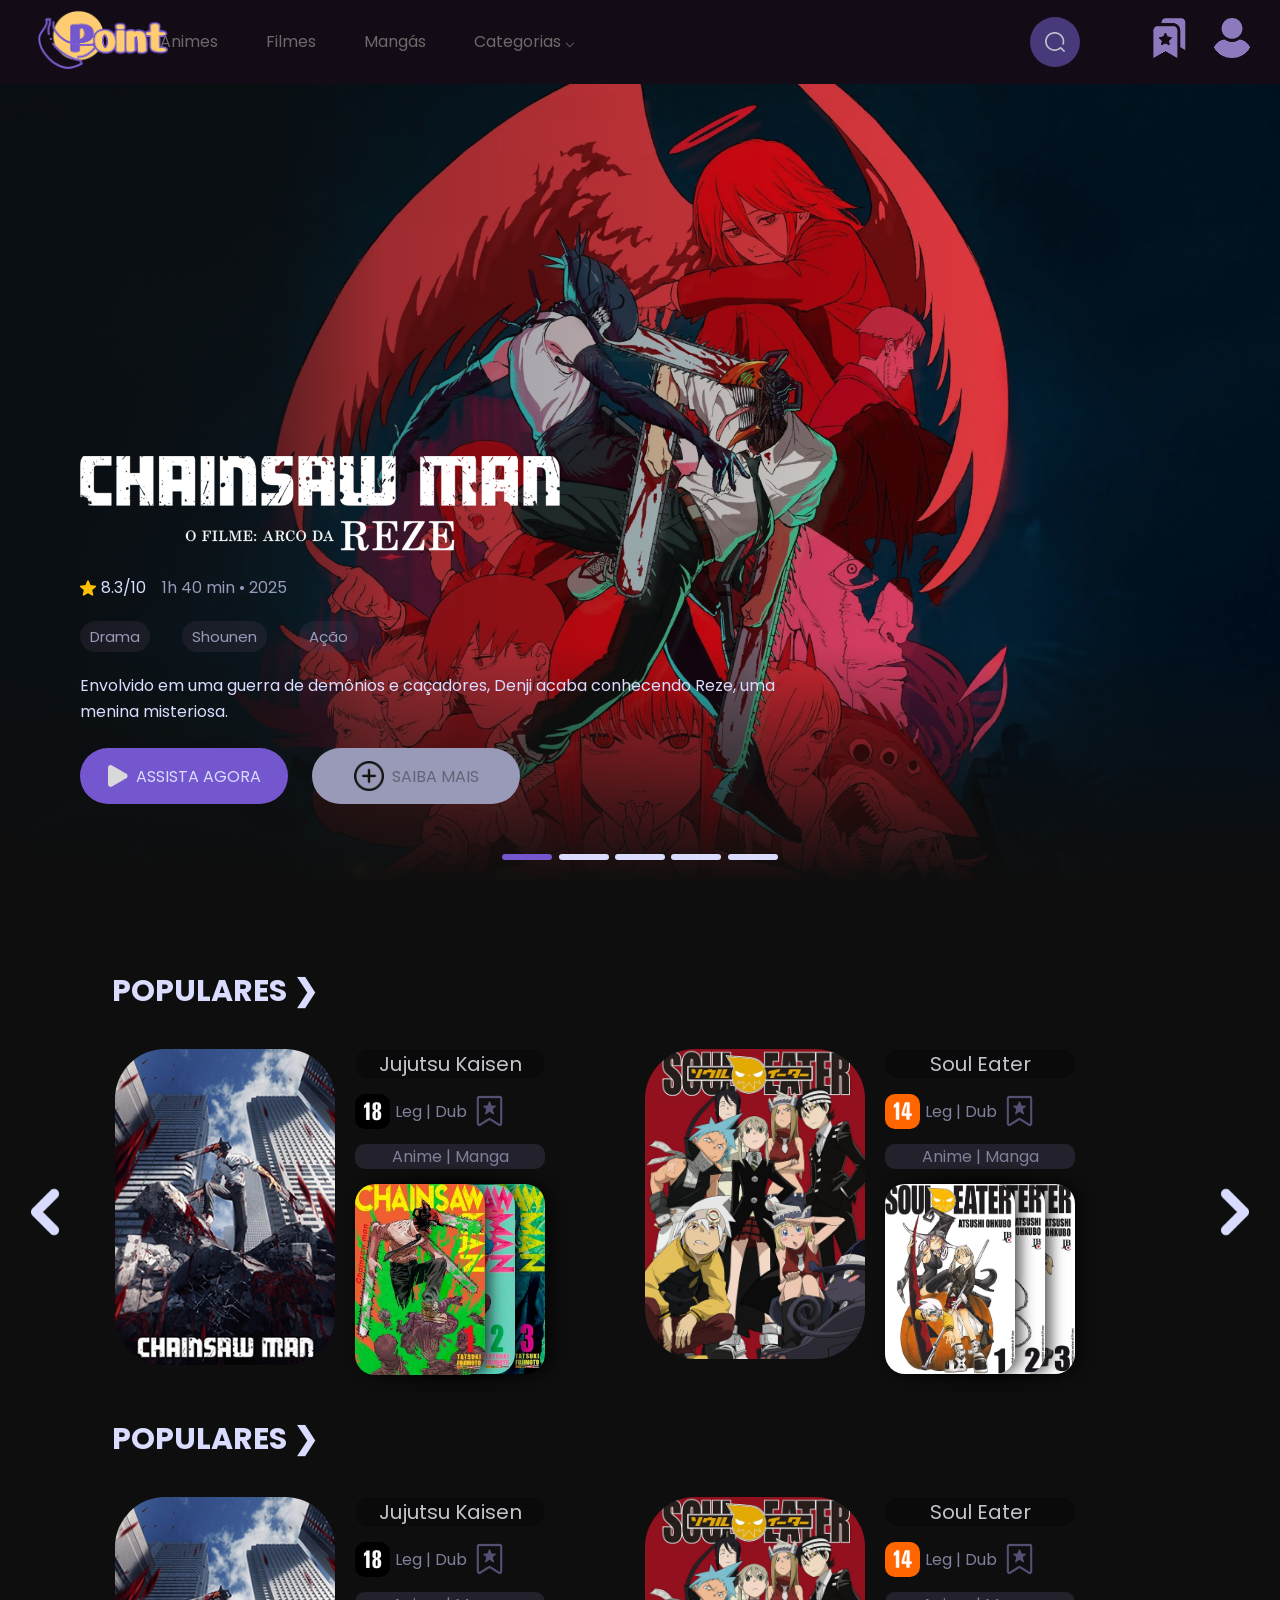
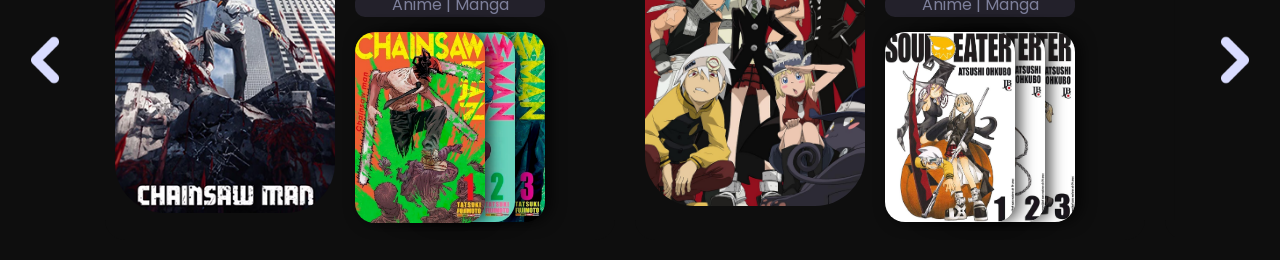
==== commit f06d3411: "carrossel" ====
--- a/public/index.html
+++ b/public/index.html
@@ -181,7 +181,7 @@
         <div class="populares__secao">
             <h1 class="titulo__carrossel">POPULARES ❯</h1>
             <div class="carrossel-wrapper">
-                <a href="#slide-populares-1" class="carrossel-seta carrossel-prev">❮</a>
+                <a href="#slide-populares-1" class="carrossel-seta"><img src="./img/icones/icones-voltar.png" alt="" width="50px"></a>
                 <div class="container__carrossel" id="carrossel-populares">
                     <div id="slide-populares-1" class="item__carrossel">
                     <a href="#"><img src="./img/capas/capas-animes/capa-anime-chainsaw-man.png" width="220rem" alt="Chainsaw man" class="anime-img"></a>
@@ -328,9 +328,164 @@
                 </div>
                 </div>
 
-                <a href="#slide-populares-8" class="carrossel-seta carrossel-next">❯</a>
-            </div>
-        </div>
+                <a href="#slide-populares-8" class="carrossel-seta"><img src="./img/icones/icones-avançar.png" alt="Seta Avançar" width="50px"></a>
+            </div>
+        </div>
+        <div class="populares__secao">
+            <h1 class="titulo__carrossel">POPULARES ❯</h1>
+            <div class="carrossel-wrapper">
+                <a href="#slides-populares-1" class="carrossel-seta"><img src="./img/icones/icones-voltar.png" alt="" width="50px"></a>
+                <div class="container__carrossel" id="carrossel-populares">
+                    <div id="slides-populares-1" class="item__carrossel">
+                    <a href="#"><img src="./img/capas/capas-animes/capa-anime-chainsaw-man.png" width="220rem" alt="Chainsaw man" class="anime-img"></a>
+                    <div class="info__carrossel-1">
+                        <a href="#" class="titulo__conteudo">Jujutsu Kaisen</a>
+                        <div class="tags__1">
+                            <img src="./img/classificacao/classificacao-18.png" alt="Classificação de 18 anos" width="35px" class="classificacao">
+                            <p>Leg | Dub</p>
+                            <img src="./img/icones/icones-favorite-no-click.png" alt="Favoritar" width="35px" id="btn-favoritar" onclick="favoritado">
+                        </div>
+                        <p class="tags__2">Anime | Manga</p>
+                        <div class="capas__manga">
+                            <a href="#"><img src="./img/capas/capas-manga/chainsaw-man-vol-1.png" alt="Volume 1 Chainsaw man" width="130px" class="volume-1"></a>
+                            <a href="#"><img src="./img/capas/capas-manga/chainsaw-man-vol-2.png" alt="Volume 2 Chainsaw man" width="130px" class="volume-2"></a>
+                            <a href="#"><img src="./img/capas/capas-manga/chainsaw-man-vol-3.png" alt="Volume 3 Chainsaw man" width="130px" class="volume-3"></a>
+                        </div>
+                    </div>
+                </div>
+                    <!-- Item 2 - carrossel -->
+                    <div id="slides-populares-2" class="item__carrossel">
+                    <a href="#"><img src="./img/capas/capas-animes/capa-anime-soul-eater.png" width="220rem" alt="Soul Eater" class="anime-img"></a>
+                    <div class="info__carrossel-2">
+                       <a href="#" class="titulo__conteudo">Soul Eater</a>
+                        <div class="tags__1">
+                            <img src="./img/classificacao/classificacao-14.png" alt="Classificação de 14 anos" width="35px" class="classificacao">
+                            <p>Leg | Dub </p>
+                            <img src="./img/icones/icones-favorite-no-click.png" alt="Favoritar" width="35px" id="btn-favoritar" onclick="favoritado">
+                        </div>
+                        <p class="tags__2">Anime | Manga</p>
+                        <div class="capas__manga">
+                            <a href="#"><img src="./img/capas/capas-manga/soul-eater-vol-1.png" alt="Soul Eater Volume 1" width="130px" height="190px" class="volume-1"></a>
+                            <a href="#"><img src="./img/capas/capas-manga/soul-eater-vol-2.png" alt="Soul Eater Volume 3" width="130px" height="190px"class="volume-2"></a>
+                            <a href="#"><img src="./img/capas/capas-manga/soul-eater-vol-3.png" alt="Soul Eater Volume 3" width="130px" height="190px"class="volume-3"></a>
+                        </div>
+                    </div>
+                </div>
+                    <!-- Item 3 - carrossel -->
+                    <div id="slides-populares-3" class="item__carrossel">
+                    <a href="#"><img src="./img/capas/capas-animes/capa-anime-jujutsu-kaisen.png" width="220rem" alt="Jujutsu Kaisen" class="anime-img"></a>
+                    <div class="info__carrossel-3">
+                        <a href="#" class="titulo__conteudo">Jujutsu Kaisen</a>
+                        <div class="tags__1">
+                            <img src="./img/classificacao/classificacao-16.png" alt="Classificação de 16 anos" width="35px" class="classificacao">
+                            <p>Leg | Dub</p>
+                            <img src="./img/icones/icones-favorite-no-click.png" alt="Favoritar" width="35px" id="btn-favoritar" onclick="favoritado">
+                        </div>
+                        <p class="tags__2">Anime | Manga</p>
+                        <div class="capas__manga">
+                            <a href="#"><img src="./img/capas/capas-manga/jujutsu-kaisen-vol-1.png" alt="Jujutsu Kaisen Volume 1" width="130px" class="volume-1"></a>
+                            <a href="#"><img src="./img/capas/capas-manga/jujutsu-kaisen-vol-2.png" alt="Jujutsu Kaisen Volume 2" width="130px" class="volume-2"></a>
+                            <a href="#"><img src="./img/capas/capas-manga/jujutsu-kaisen-vol-3.png" alt="Jujutsu Kaisen Volume 3" width="130px" class="volume-3"></a>
+                        </div>
+                    </div>
+                </div>
+                    <!-- Item 4 - carrossel -->
+                    <div id="slides-populares-4" class="item__carrossel">
+                    <a href="#"><img src="./img/capas/capas-animes/capa-anime-jujutsu-kaisen.png" width="220rem" alt="Jujutsu Kaisen" class="anime-img"></a>
+                    <div class="info__carrossel-3">
+                        <a href="#" class="titulo__conteudo">Jujutsu Kaisen</a>
+                        <div class="tags__1">
+                            <img src="./img/classificacao/classificacao-16.png" alt="Classificação de 16 anos" width="35px" class="classificacao">
+                            <p>Leg | Dub</p>
+                            <img src="./img/icones/icones-favorite-no-click.png" alt="Favoritar" width="35px" id="btn-favoritar" onclick="favoritado">
+                        </div>
+                        <p class="tags__2">Anime | Manga</p>
+                        <div class="capas__manga">
+                            <a href="#"><img src="./img/capas/capas-manga/jujutsu-kaisen-vol-1.png" alt="Jujutsu Kaisen Volume 1" width="130px" class="volume-1"></a>
+                            <a href="#"><img src="./img/capas/capas-manga/jujutsu-kaisen-vol-2.png" alt="Jujutsu Kaisen Volume 2" width="130px" class="volume-2"></a>
+                            <a href="#"><img src="./img/capas/capas-manga/jujutsu-kaisen-vol-3.png" alt="Jujutsu Kaisen Volume 3" width="130px" class="volume-3"></a>
+                        </div>
+                    </div>
+                </div>
+                    <!-- Item 5 - carrossel -->
+                    <div id="slides-populares-5" class="item__carrossel">
+                    <a href="#"><img src="./img/capas/capas-animes/capa-anime-jujutsu-kaisen.png" width="220rem" alt="Jujutsu Kaisen" class="anime-img"></a>
+                    <div class="info__carrossel-3">
+                        <a href="#" class="titulo__conteudo">Jujutsu Kaisen</a>
+                        <div class="tags__1">
+                            <img src="./img/classificacao/classificacao-16.png" alt="Classificação de 16 anos" width="35px" class="classificacao">
+                            <p>Leg | Dub</p>
+                            <img src="./img/icones/icones-favorite-no-click.png" alt="Favoritar" width="35px" id="btn-favoritar" onclick="favoritado">
+                        </div>
+                        <p class="tags__2">Anime | Manga</p>
+                        <div class="capas__manga">
+                            <a href="#"><img src="./img/capas/capas-manga/jujutsu-kaisen-vol-1.png" alt="Jujutsu Kaisen Volume 1" width="130px" class="volume-1"></a>
+                            <a href="#"><img src="./img/capas/capas-manga/jujutsu-kaisen-vol-2.png" alt="Jujutsu Kaisen Volume 2" width="130px" class="volume-2"></a>
+                            <a href="#"><img src="./img/capas/capas-manga/jujutsu-kaisen-vol-3.png" alt="Jujutsu Kaisen Volume 3" width="130px" class="volume-3"></a>
+                        </div>
+                    </div>
+                </div>
+                    <!-- Item 6 - carrossel -->
+                    <div id="slides-populares-6" class="item__carrossel">
+                    <a href="#"><img src="./img/capas/capas-animes/capa-anime-jujutsu-kaisen.png" width="220rem" alt="Jujutsu Kaisen" class="anime-img"></a>
+                    <div class="info__carrossel-3">
+                        <a href="#" class="titulo__conteudo">Jujutsu Kaisen</a>
+                        <div class="tags__1">
+                            <img src="./img/classificacao/classificacao-16.png" alt="Classificação de 16 anos" width="35px" class="classificacao">
+                            <p>Leg | Dub</p>
+                            <img src="./img/icones/icones-favorite-no-click.png" alt="Favoritar" width="35px" id="btn-favoritar" onclick="favoritado">
+                        </div>
+                        <p class="tags__2">Anime | Manga</p>
+                        <div class="capas__manga">
+                            <a href="#"><img src="./img/capas/capas-manga/jujutsu-kaisen-vol-1.png" alt="Jujutsu Kaisen Volume 1" width="130px" class="volume-1"></a>
+                            <a href="#"><img src="./img/capas/capas-manga/jujutsu-kaisen-vol-2.png" alt="Jujutsu Kaisen Volume 2" width="130px" class="volume-2"></a>
+                            <a href="#"><img src="./img/capas/capas-manga/jujutsu-kaisen-vol-3.png" alt="Jujutsu Kaisen Volume 3" width="130px" class="volume-3"></a>
+                        </div>
+                    </div>
+                </div>
+                    <!-- Item 7 - carrossel -->
+                    <div id="slides-populares-7" class="item__carrossel">
+                    <a href="#"><img src="./img/capas/capas-animes/capa-anime-jujutsu-kaisen.png" width="220rem" alt="Jujutsu Kaisen" class="anime-img"></a>
+                    <div class="info__carrossel-3">
+                        <a href="#" class="titulo__conteudo">Jujutsu Kaisen</a>
+                        <div class="tags__1">
+                            <img src="./img/classificacao/classificacao-16.png" alt="Classificação de 16 anos" width="35px" class="classificacao">
+                            <p>Leg | Dub</p>
+                            <img src="./img/icones/icones-favorite-no-click.png" alt="Favoritar" width="35px" id="btn-favoritar" onclick="favoritado">
+                        </div>
+                        <p class="tags__2">Anime | Manga</p>
+                        <div class="capas__manga">
+                            <a href="#"><img src="./img/capas/capas-manga/jujutsu-kaisen-vol-1.png" alt="Jujutsu Kaisen Volume 1" width="130px" class="volume-1"></a>
+                            <a href="#"><img src="./img/capas/capas-manga/jujutsu-kaisen-vol-2.png" alt="Jujutsu Kaisen Volume 2" width="130px" class="volume-2"></a>
+                            <a href="#"><img src="./img/capas/capas-manga/jujutsu-kaisen-vol-3.png" alt="Jujutsu Kaisen Volume 3" width="130px" class="volume-3"></a>
+                        </div>
+                    </div>
+                </div>
+                    <!-- Item 8 - carrossel -->
+                    <div id="slides-populares-8" class="item__carrossel">
+                    <a href="#"><img src="./img/capas/capas-animes/capa-anime-jujutsu-kaisen.png" width="220rem" alt="Jujutsu Kaisen" class="anime-img"></a>
+                    <div class="info__carrossel-3">
+                        <a href="#" class="titulo__conteudo">Jujutsu Kaisen</a>
+                        <div class="tags__1">
+                            <img src="./img/classificacao/classificacao-16.png" alt="Classificação de 16 anos" width="35px" class="classificacao">
+                            <p>Leg | Dub</p>
+                            <img src="./img/icones/icones-favorite-no-click.png" alt="Favoritar" width="35px" id="btn-favoritar" onclick="favoritado">
+                        </div>
+                        <p class="tags__2">Anime | Manga</p>
+                        <div class="capas__manga">
+                            <a href="#"><img src="./img/capas/capas-manga/jujutsu-kaisen-vol-1.png" alt="Jujutsu Kaisen Volume 1" width="130px" class="volume-1"></a>
+                            <a href="#"><img src="./img/capas/capas-manga/jujutsu-kaisen-vol-2.png" alt="Jujutsu Kaisen Volume 2" width="130px" class="volume-2"></a>
+                            <a href="#"><img src="./img/capas/capas-manga/jujutsu-kaisen-vol-3.png" alt="Jujutsu Kaisen Volume 3" width="130px" class="volume-3"></a>
+                        </div>
+                    </div>
+                </div>
+                </div>
+
+                <a href="#slides-populares-8" class="carrossel-seta"><img src="./img/icones/icones-avançar.png" alt="Seta Avançar" width="50px"></a>
+            </div>
+        </div>
+        <!-- BOTA UM BANNER LGL AQ TLG-->
+
 
     </main>
 
--- a/public/assets/styles.css
+++ b/public/assets/styles.css
@@ -15,10 +15,10 @@
     --branco: #D9DCFF;
     --cor-divisoria: #72669A;
     --cor-fundo: #0e0e0e;
-    --cor-hover: #9999b8;
+    --cor-hover: #9090b1;
     --cor-menu: #161317;
     --preto: #121212;
-    --cinza: #6C6A6A;
+    --cinza: #6b6b6b;
 
     --fonte-primaria: "poppins", sans-serif;
 
@@ -63,7 +63,7 @@
 }
 .links__categorias{
     text-decoration: 0;
-    color: var(--cor-hover);
+    color: var(--cinza);
     transition: 0.4s;
 
 }
--- a/public/assets/slide.css
+++ b/public/assets/slide.css
@@ -32,7 +32,7 @@
 .slider{
     position: relative;  /* permite posicionar elementos dentro dele */
     width: 100%;         /* ocupar toda a largura */
-    height: 800px;       /* altura de 600px */
+    height: 800px;       /* altura de 800px */
     overflow: hidden;
 
 }
--- a/public/assets/carrossel.css
+++ b/public/assets/carrossel.css
@@ -162,9 +162,9 @@
     border-radius: 50px;
 }
 
-/* ===== CARROSSEL COM SETAS (TARGET) ===== */
-
-.carrossel-wrapper {
+/* =====CARROSSEL ===== */
+
+.carrossel-wrapper{
     position: relative;
     display: flex;
     align-items: center;
@@ -174,6 +174,7 @@
 }
 
 .container__carrossel {
+    transition: 0.4s;
     overflow-x: auto;
     scroll-behavior: smooth;
     scroll-snap-type: x mandatory;
@@ -195,35 +196,15 @@
 }
 
 /* Scroll automático para o slide selecionado */
-#slide-populares-1:target { scroll-margin-left: 0; }
-#slide-populares-2:target { scroll-margin-left: 300px; }
-#slide-populares-3:target { scroll-margin-left: 600px; }
-#slide-populares-4:target { scroll-margin-left: 900px; }
-#slide-populares-5:target { scroll-margin-left: 1200px; }
-#slide-populares-6:target { scroll-margin-left: 1500px; }
-#slide-populares-7:target { scroll-margin-left: 1800px; }
-#slide-populares-8:target { scroll-margin-left: 2100px; }
-
-/* SETAS DE NAVEGAÇÃO */
-.carrossel-seta {
-    background-color: rgba(116, 86, 206, 0.8);
-    color: white;
-    font-size: 24px;
-    padding: 12px 16px;
-    border-radius: 50%;
-    cursor: pointer;
-    text-decoration: none;
-    transition: all 0.3s ease;
-    display: flex;
-    align-items: center;
-    justify-content: center;
-    width: 50px;
-    height: 50px;
-    flex-shrink: 0;
-    user-select: none;
-}
+
 
 .carrossel-seta:hover {
     background-color: var(--cor-primaria);
     transform: scale(1.1);
+}
+
+.carrossel-seta{
+    cursor: pointer;
+    padding-left: 20px;
+    padding-right: 20px;
 }
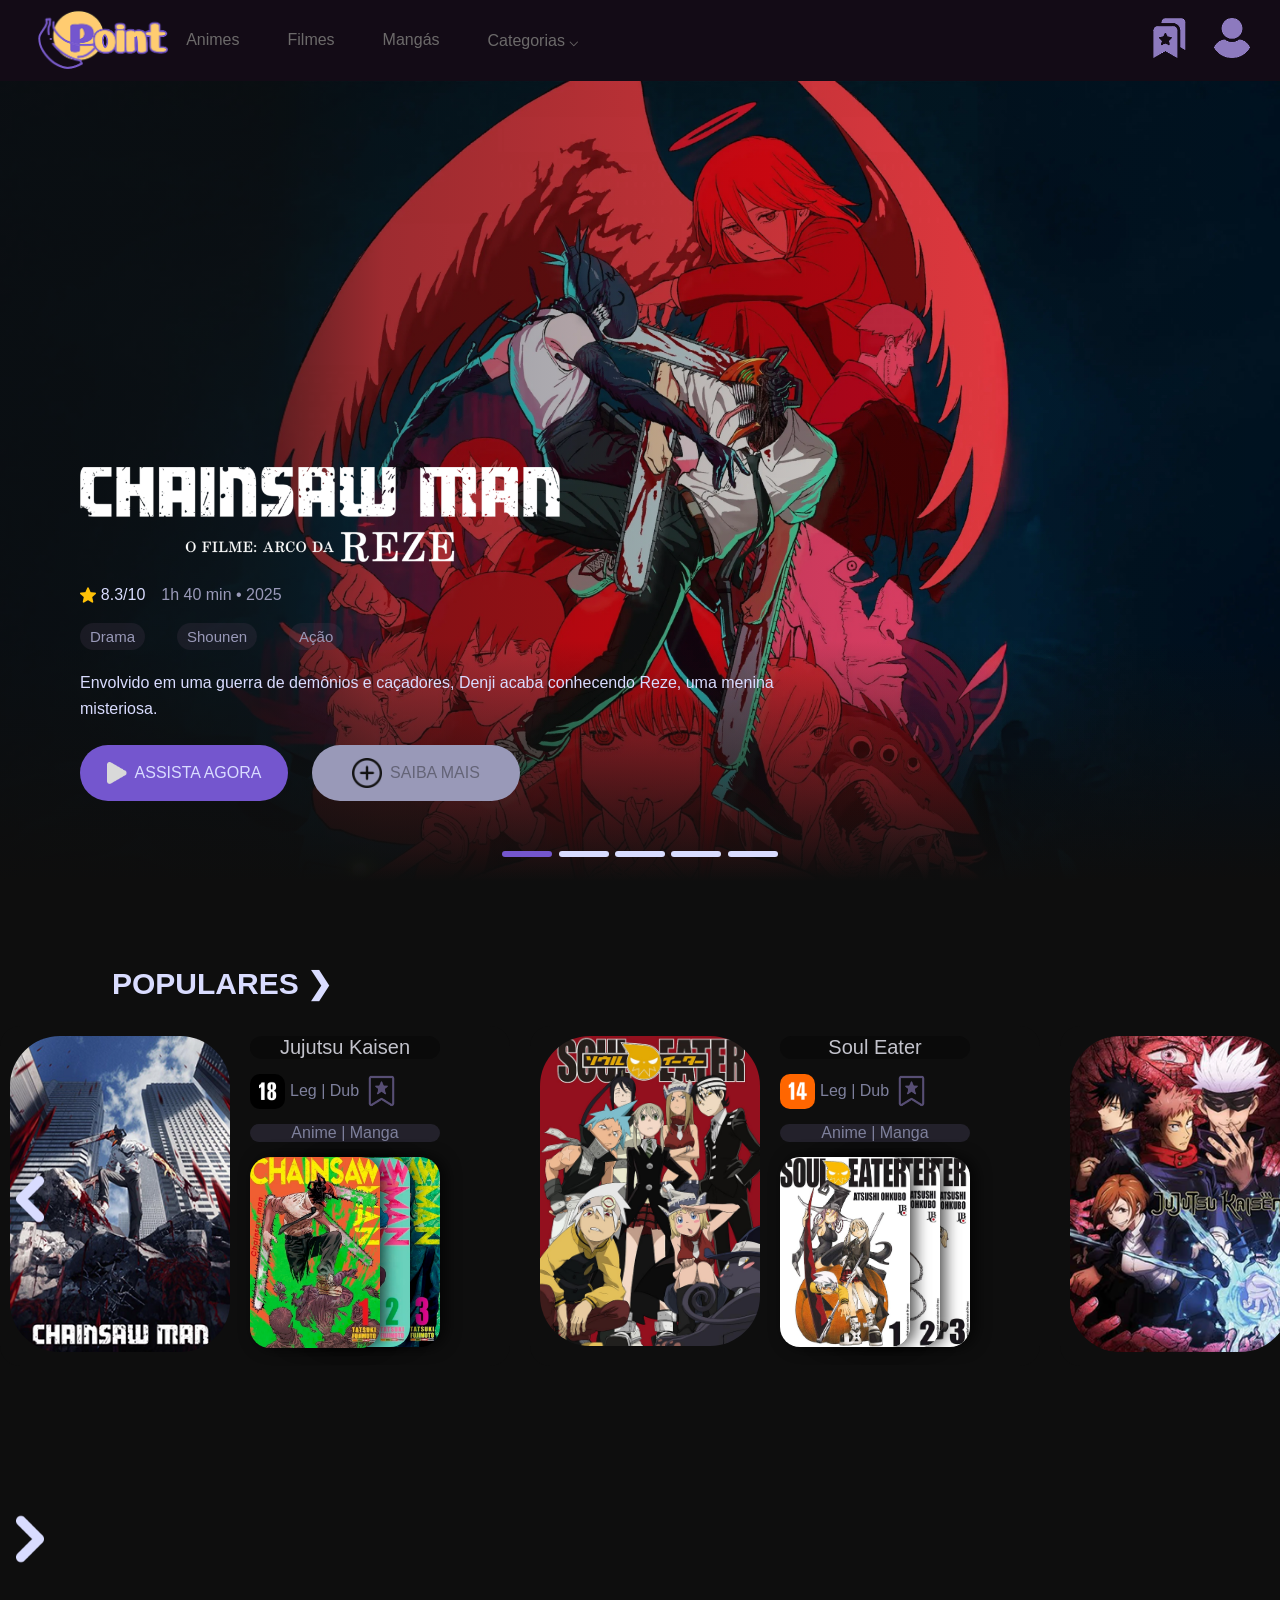
==== commit 3efdb6b1: "dgtdsg" ====
--- a/public/index.html
+++ b/public/index.html
@@ -23,13 +23,7 @@
             <li class="listas__categorias"><a class="links__categorias" href="#">Mangás</a></li>
             <li class="listas__categorias"><a class="links__categorias" href="#">Categorias ⌵</a></li>
         </ul>
-        <div class="container__pesquisa">
-            <input type="text" class="barra__pesquisa" placeholder="Pesquisar...">
-            <a class="botao__pesquisa">
-                <img src="./img/icones/icones-lupa-roxa.png" alt="lupa roxa" class="lupa__roxa" width="20px" height="20px">
-                <img src="./img/icones/icones-lupa-branca.png" alt="lupa branca" class="lupa__branca" width="20px" height="20px">
-            </a>
-        </div>
+        
         <div class="perfil__links">
             
             <a href="#"><img src="./img/icones/icones-favoritos.png" alt="Icone favoritos"></a>
@@ -62,7 +56,7 @@
                 </div>
                 <p class="descricao__banner">Envolvido em uma guerra de demônios e caçadores, Denji acaba conhecendo Reze, uma menina misteriosa.</p>
                 <div class="botoes__banner">
-                    <a href="#paginaanime" class="btn__assistir"><img src="./img/icones/icones-play.png" alt="">ASSISTA AGORA</a>
+                    <a href="./pagina.html" class="btn__assistir"><img src="./img/icones/icones-play.png" alt="">ASSISTA AGORA</a>
                     <a href="#saibamais" class="btn__info"><img src="./img/icones/icones-info-preto.png" alt="Saber Mais">SAIBA MAIS</a>
                 </div>
             </div>
@@ -159,14 +153,7 @@
                 </div>
             </div>
         </div>
-            <!-- Navegações automaticas e manuais, >>sempre<< tenho que manter abaixo dos containers dos slides -->
-        <div class="nav__auto">
-            <div class="auto__btn1"></div>
-            <div class="auto__btn2"></div>
-            <div class="auto__btn3"></div>
-            <div class="auto__btn4"></div>
-            <div class="auto__btn5"></div>
-        </div>
+        
         <div class="nav__manual">
             <label for="radio1" class="manual__btn"></label>
             <label for="radio2" class="manual__btn"></label>
@@ -180,11 +167,11 @@
     <main class="conteudo__homepage">
         <div class="populares__secao">
             <h1 class="titulo__carrossel">POPULARES ❯</h1>
-            <div class="carrossel-wrapper">
-                <a href="#slide-populares-1" class="carrossel-seta"><img src="./img/icones/icones-voltar.png" alt="" width="50px"></a>
+            <div class="carrossel-conteudo">
+                <button class="carrossel-seta"><img src="./img/icones/icones-voltar.png" alt="" width="50px"></button>
                 <div class="container__carrossel" id="carrossel-populares">
                     <div id="slide-populares-1" class="item__carrossel">
-                    <a href="#"><img src="./img/capas/capas-animes/capa-anime-chainsaw-man.png" width="220rem" alt="Chainsaw man" class="anime-img"></a>
+                    <a href="./pagina.html"><img src="./img/capas/capas-animes/capa-anime-chainsaw-man.png" width="220rem" alt="Chainsaw man" class="anime-img"></a>
                     <div class="info__carrossel-1">
                         <a href="#" class="titulo__conteudo">Jujutsu Kaisen</a>
                         <div class="tags__1">
@@ -328,163 +315,10 @@
                 </div>
                 </div>
 
-                <a href="#slide-populares-8" class="carrossel-seta"><img src="./img/icones/icones-avançar.png" alt="Seta Avançar" width="50px"></a>
-            </div>
-        </div>
-        <div class="populares__secao">
-            <h1 class="titulo__carrossel">POPULARES ❯</h1>
-            <div class="carrossel-wrapper">
-                <a href="#slides-populares-1" class="carrossel-seta"><img src="./img/icones/icones-voltar.png" alt="" width="50px"></a>
-                <div class="container__carrossel" id="carrossel-populares">
-                    <div id="slides-populares-1" class="item__carrossel">
-                    <a href="#"><img src="./img/capas/capas-animes/capa-anime-chainsaw-man.png" width="220rem" alt="Chainsaw man" class="anime-img"></a>
-                    <div class="info__carrossel-1">
-                        <a href="#" class="titulo__conteudo">Jujutsu Kaisen</a>
-                        <div class="tags__1">
-                            <img src="./img/classificacao/classificacao-18.png" alt="Classificação de 18 anos" width="35px" class="classificacao">
-                            <p>Leg | Dub</p>
-                            <img src="./img/icones/icones-favorite-no-click.png" alt="Favoritar" width="35px" id="btn-favoritar" onclick="favoritado">
-                        </div>
-                        <p class="tags__2">Anime | Manga</p>
-                        <div class="capas__manga">
-                            <a href="#"><img src="./img/capas/capas-manga/chainsaw-man-vol-1.png" alt="Volume 1 Chainsaw man" width="130px" class="volume-1"></a>
-                            <a href="#"><img src="./img/capas/capas-manga/chainsaw-man-vol-2.png" alt="Volume 2 Chainsaw man" width="130px" class="volume-2"></a>
-                            <a href="#"><img src="./img/capas/capas-manga/chainsaw-man-vol-3.png" alt="Volume 3 Chainsaw man" width="130px" class="volume-3"></a>
-                        </div>
-                    </div>
-                </div>
-                    <!-- Item 2 - carrossel -->
-                    <div id="slides-populares-2" class="item__carrossel">
-                    <a href="#"><img src="./img/capas/capas-animes/capa-anime-soul-eater.png" width="220rem" alt="Soul Eater" class="anime-img"></a>
-                    <div class="info__carrossel-2">
-                       <a href="#" class="titulo__conteudo">Soul Eater</a>
-                        <div class="tags__1">
-                            <img src="./img/classificacao/classificacao-14.png" alt="Classificação de 14 anos" width="35px" class="classificacao">
-                            <p>Leg | Dub </p>
-                            <img src="./img/icones/icones-favorite-no-click.png" alt="Favoritar" width="35px" id="btn-favoritar" onclick="favoritado">
-                        </div>
-                        <p class="tags__2">Anime | Manga</p>
-                        <div class="capas__manga">
-                            <a href="#"><img src="./img/capas/capas-manga/soul-eater-vol-1.png" alt="Soul Eater Volume 1" width="130px" height="190px" class="volume-1"></a>
-                            <a href="#"><img src="./img/capas/capas-manga/soul-eater-vol-2.png" alt="Soul Eater Volume 3" width="130px" height="190px"class="volume-2"></a>
-                            <a href="#"><img src="./img/capas/capas-manga/soul-eater-vol-3.png" alt="Soul Eater Volume 3" width="130px" height="190px"class="volume-3"></a>
-                        </div>
-                    </div>
-                </div>
-                    <!-- Item 3 - carrossel -->
-                    <div id="slides-populares-3" class="item__carrossel">
-                    <a href="#"><img src="./img/capas/capas-animes/capa-anime-jujutsu-kaisen.png" width="220rem" alt="Jujutsu Kaisen" class="anime-img"></a>
-                    <div class="info__carrossel-3">
-                        <a href="#" class="titulo__conteudo">Jujutsu Kaisen</a>
-                        <div class="tags__1">
-                            <img src="./img/classificacao/classificacao-16.png" alt="Classificação de 16 anos" width="35px" class="classificacao">
-                            <p>Leg | Dub</p>
-                            <img src="./img/icones/icones-favorite-no-click.png" alt="Favoritar" width="35px" id="btn-favoritar" onclick="favoritado">
-                        </div>
-                        <p class="tags__2">Anime | Manga</p>
-                        <div class="capas__manga">
-                            <a href="#"><img src="./img/capas/capas-manga/jujutsu-kaisen-vol-1.png" alt="Jujutsu Kaisen Volume 1" width="130px" class="volume-1"></a>
-                            <a href="#"><img src="./img/capas/capas-manga/jujutsu-kaisen-vol-2.png" alt="Jujutsu Kaisen Volume 2" width="130px" class="volume-2"></a>
-                            <a href="#"><img src="./img/capas/capas-manga/jujutsu-kaisen-vol-3.png" alt="Jujutsu Kaisen Volume 3" width="130px" class="volume-3"></a>
-                        </div>
-                    </div>
-                </div>
-                    <!-- Item 4 - carrossel -->
-                    <div id="slides-populares-4" class="item__carrossel">
-                    <a href="#"><img src="./img/capas/capas-animes/capa-anime-jujutsu-kaisen.png" width="220rem" alt="Jujutsu Kaisen" class="anime-img"></a>
-                    <div class="info__carrossel-3">
-                        <a href="#" class="titulo__conteudo">Jujutsu Kaisen</a>
-                        <div class="tags__1">
-                            <img src="./img/classificacao/classificacao-16.png" alt="Classificação de 16 anos" width="35px" class="classificacao">
-                            <p>Leg | Dub</p>
-                            <img src="./img/icones/icones-favorite-no-click.png" alt="Favoritar" width="35px" id="btn-favoritar" onclick="favoritado">
-                        </div>
-                        <p class="tags__2">Anime | Manga</p>
-                        <div class="capas__manga">
-                            <a href="#"><img src="./img/capas/capas-manga/jujutsu-kaisen-vol-1.png" alt="Jujutsu Kaisen Volume 1" width="130px" class="volume-1"></a>
-                            <a href="#"><img src="./img/capas/capas-manga/jujutsu-kaisen-vol-2.png" alt="Jujutsu Kaisen Volume 2" width="130px" class="volume-2"></a>
-                            <a href="#"><img src="./img/capas/capas-manga/jujutsu-kaisen-vol-3.png" alt="Jujutsu Kaisen Volume 3" width="130px" class="volume-3"></a>
-                        </div>
-                    </div>
-                </div>
-                    <!-- Item 5 - carrossel -->
-                    <div id="slides-populares-5" class="item__carrossel">
-                    <a href="#"><img src="./img/capas/capas-animes/capa-anime-jujutsu-kaisen.png" width="220rem" alt="Jujutsu Kaisen" class="anime-img"></a>
-                    <div class="info__carrossel-3">
-                        <a href="#" class="titulo__conteudo">Jujutsu Kaisen</a>
-                        <div class="tags__1">
-                            <img src="./img/classificacao/classificacao-16.png" alt="Classificação de 16 anos" width="35px" class="classificacao">
-                            <p>Leg | Dub</p>
-                            <img src="./img/icones/icones-favorite-no-click.png" alt="Favoritar" width="35px" id="btn-favoritar" onclick="favoritado">
-                        </div>
-                        <p class="tags__2">Anime | Manga</p>
-                        <div class="capas__manga">
-                            <a href="#"><img src="./img/capas/capas-manga/jujutsu-kaisen-vol-1.png" alt="Jujutsu Kaisen Volume 1" width="130px" class="volume-1"></a>
-                            <a href="#"><img src="./img/capas/capas-manga/jujutsu-kaisen-vol-2.png" alt="Jujutsu Kaisen Volume 2" width="130px" class="volume-2"></a>
-                            <a href="#"><img src="./img/capas/capas-manga/jujutsu-kaisen-vol-3.png" alt="Jujutsu Kaisen Volume 3" width="130px" class="volume-3"></a>
-                        </div>
-                    </div>
-                </div>
-                    <!-- Item 6 - carrossel -->
-                    <div id="slides-populares-6" class="item__carrossel">
-                    <a href="#"><img src="./img/capas/capas-animes/capa-anime-jujutsu-kaisen.png" width="220rem" alt="Jujutsu Kaisen" class="anime-img"></a>
-                    <div class="info__carrossel-3">
-                        <a href="#" class="titulo__conteudo">Jujutsu Kaisen</a>
-                        <div class="tags__1">
-                            <img src="./img/classificacao/classificacao-16.png" alt="Classificação de 16 anos" width="35px" class="classificacao">
-                            <p>Leg | Dub</p>
-                            <img src="./img/icones/icones-favorite-no-click.png" alt="Favoritar" width="35px" id="btn-favoritar" onclick="favoritado">
-                        </div>
-                        <p class="tags__2">Anime | Manga</p>
-                        <div class="capas__manga">
-                            <a href="#"><img src="./img/capas/capas-manga/jujutsu-kaisen-vol-1.png" alt="Jujutsu Kaisen Volume 1" width="130px" class="volume-1"></a>
-                            <a href="#"><img src="./img/capas/capas-manga/jujutsu-kaisen-vol-2.png" alt="Jujutsu Kaisen Volume 2" width="130px" class="volume-2"></a>
-                            <a href="#"><img src="./img/capas/capas-manga/jujutsu-kaisen-vol-3.png" alt="Jujutsu Kaisen Volume 3" width="130px" class="volume-3"></a>
-                        </div>
-                    </div>
-                </div>
-                    <!-- Item 7 - carrossel -->
-                    <div id="slides-populares-7" class="item__carrossel">
-                    <a href="#"><img src="./img/capas/capas-animes/capa-anime-jujutsu-kaisen.png" width="220rem" alt="Jujutsu Kaisen" class="anime-img"></a>
-                    <div class="info__carrossel-3">
-                        <a href="#" class="titulo__conteudo">Jujutsu Kaisen</a>
-                        <div class="tags__1">
-                            <img src="./img/classificacao/classificacao-16.png" alt="Classificação de 16 anos" width="35px" class="classificacao">
-                            <p>Leg | Dub</p>
-                            <img src="./img/icones/icones-favorite-no-click.png" alt="Favoritar" width="35px" id="btn-favoritar" onclick="favoritado">
-                        </div>
-                        <p class="tags__2">Anime | Manga</p>
-                        <div class="capas__manga">
-                            <a href="#"><img src="./img/capas/capas-manga/jujutsu-kaisen-vol-1.png" alt="Jujutsu Kaisen Volume 1" width="130px" class="volume-1"></a>
-                            <a href="#"><img src="./img/capas/capas-manga/jujutsu-kaisen-vol-2.png" alt="Jujutsu Kaisen Volume 2" width="130px" class="volume-2"></a>
-                            <a href="#"><img src="./img/capas/capas-manga/jujutsu-kaisen-vol-3.png" alt="Jujutsu Kaisen Volume 3" width="130px" class="volume-3"></a>
-                        </div>
-                    </div>
-                </div>
-                    <!-- Item 8 - carrossel -->
-                    <div id="slides-populares-8" class="item__carrossel">
-                    <a href="#"><img src="./img/capas/capas-animes/capa-anime-jujutsu-kaisen.png" width="220rem" alt="Jujutsu Kaisen" class="anime-img"></a>
-                    <div class="info__carrossel-3">
-                        <a href="#" class="titulo__conteudo">Jujutsu Kaisen</a>
-                        <div class="tags__1">
-                            <img src="./img/classificacao/classificacao-16.png" alt="Classificação de 16 anos" width="35px" class="classificacao">
-                            <p>Leg | Dub</p>
-                            <img src="./img/icones/icones-favorite-no-click.png" alt="Favoritar" width="35px" id="btn-favoritar" onclick="favoritado">
-                        </div>
-                        <p class="tags__2">Anime | Manga</p>
-                        <div class="capas__manga">
-                            <a href="#"><img src="./img/capas/capas-manga/jujutsu-kaisen-vol-1.png" alt="Jujutsu Kaisen Volume 1" width="130px" class="volume-1"></a>
-                            <a href="#"><img src="./img/capas/capas-manga/jujutsu-kaisen-vol-2.png" alt="Jujutsu Kaisen Volume 2" width="130px" class="volume-2"></a>
-                            <a href="#"><img src="./img/capas/capas-manga/jujutsu-kaisen-vol-3.png" alt="Jujutsu Kaisen Volume 3" width="130px" class="volume-3"></a>
-                        </div>
-                    </div>
-                </div>
-                </div>
-
-                <a href="#slides-populares-8" class="carrossel-seta"><img src="./img/icones/icones-avançar.png" alt="Seta Avançar" width="50px"></a>
-            </div>
-        </div>
-        <!-- BOTA UM BANNER LGL AQ TLG-->
+                <button class="carrossel-seta"><img src="./img/icones/icones-avançar.png" alt="" width="50px"></button>
+            </div>
+        </div>
+        
 
 
     </main>
--- a/public/assets/styles.css
+++ b/public/assets/styles.css
@@ -1,4 +1,4 @@
-@import url('https://fonts.googleapis.com/css2?family=Poppins:wght@500;600&display=swap');
+
 
 
 *{
--- a/public/assets/slide.css
+++ b/public/assets/slide.css
@@ -1,4 +1,4 @@
-@import url('https://fonts.googleapis.com/css2?family=Poppins:wght@500;600&display=swap');
+
 
 *{
     margin: 0;
--- a/public/assets/carrossel.css
+++ b/public/assets/carrossel.css
@@ -175,36 +175,16 @@
 
 .container__carrossel {
     transition: 0.4s;
-    overflow-x: auto;
-    scroll-behavior: smooth;
-    scroll-snap-type: x mandatory;
     display: flex;
     gap: 10px;
     flex: 1;
-    /* Esconder scrollbar */
-    -ms-overflow-style: none;
-    scrollbar-width: none;
-}
-
-.container__carrossel::-webkit-scrollbar {
-    display: none;
-}
-
-.item__carrossel {
-    scroll-snap-align: start;
-    flex-shrink: 0;
-}
-
-/* Scroll automático para o slide selecionado */
-
-
-.carrossel-seta:hover {
-    background-color: var(--cor-primaria);
-    transform: scale(1.1);
+    
 }
 
 .carrossel-seta{
-    cursor: pointer;
-    padding-left: 20px;
-    padding-right: 20px;
+    border: none;
+    position: absolute;
+    background-color: transparent;
+    height: 350px;
+    padding: 5px;
 }
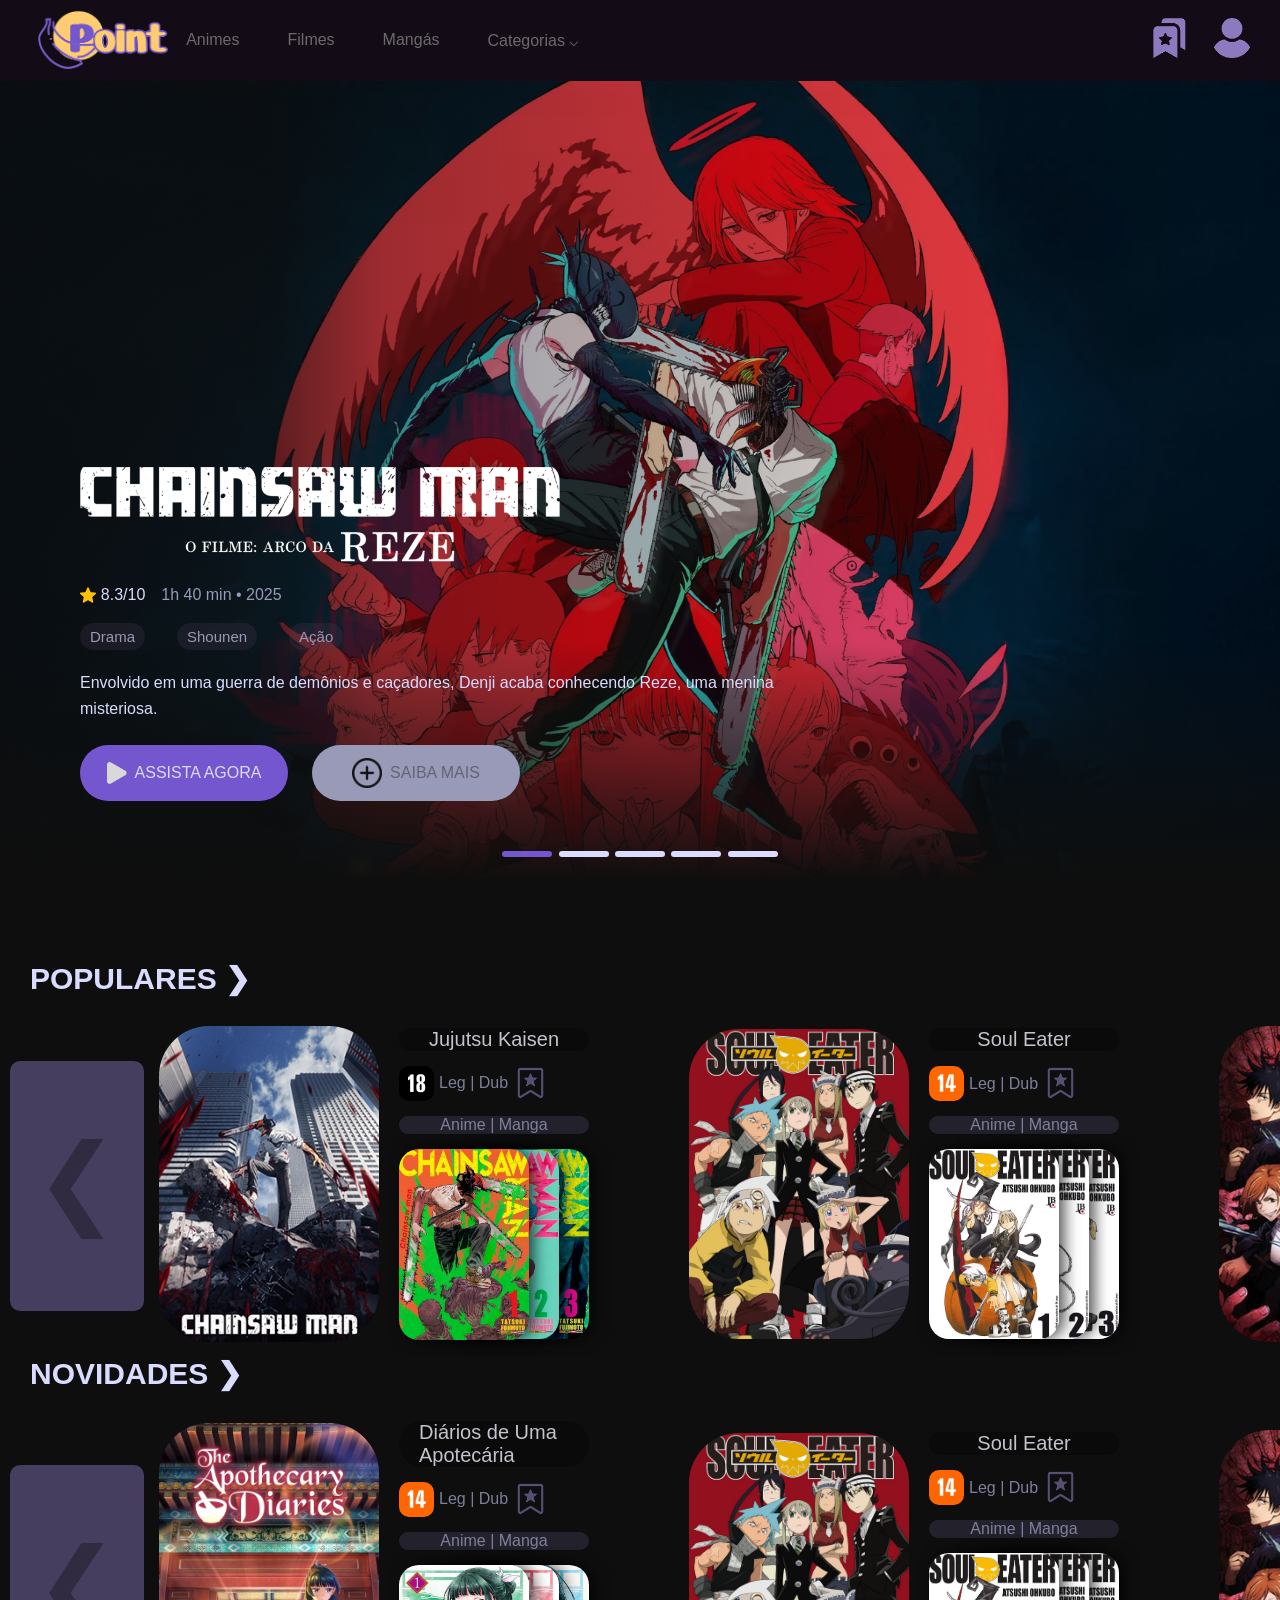
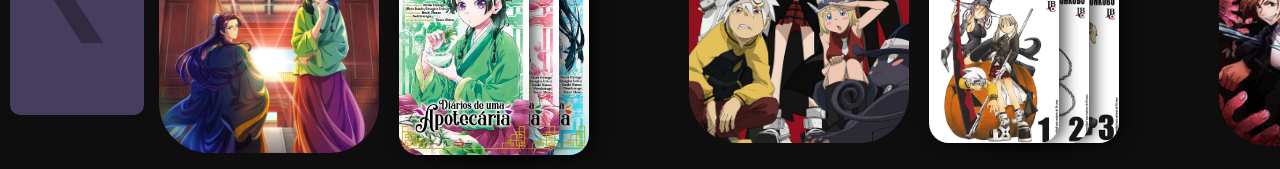
==== commit 8e3596a9: "carrossseeeeeelllll" ====
--- a/public/index.html
+++ b/public/index.html
@@ -165,12 +165,13 @@
     </section>
 
     <main class="conteudo__homepage">
-        <div class="populares__secao">
+        <div class="categorias-secao">
             <h1 class="titulo__carrossel">POPULARES ❯</h1>
             <div class="carrossel-conteudo">
-                <button class="carrossel-seta"><img src="./img/icones/icones-voltar.png" alt="" width="50px"></button>
+            
                 <div class="container__carrossel" id="carrossel-populares">
                     <div id="slide-populares-1" class="item__carrossel">
+                        <div class="btn-rolagem"><button class="btn-avancar">❮</button></div>
                     <a href="./pagina.html"><img src="./img/capas/capas-animes/capa-anime-chainsaw-man.png" width="220rem" alt="Chainsaw man" class="anime-img"></a>
                     <div class="info__carrossel-1">
                         <a href="#" class="titulo__conteudo">Jujutsu Kaisen</a>
@@ -313,9 +314,166 @@
                         </div>
                     </div>
                 </div>
-                </div>
-
-                <button class="carrossel-seta"><img src="./img/icones/icones-avançar.png" alt="" width="50px"></button>
+                <div class="btn-rolagem"><button class="btn-avancar">❯</button></div>
+                </div>
+
+                
+            </div>
+        </div>
+        
+        <div class="categorias-secao">
+            <h1 class="titulo__carrossel">NOVIDADES ❯</h1>
+            <div class="carrossel-conteudo">
+            
+                <div class="container__carrossel" id="carrossel-populares">
+                    <div id="slide-populares-1" class="item__carrossel">
+                        <div class="btn-rolagem"><button class="btn-avancar">❮</button></div>
+                    <a href="./pagina.html"><img src="./img/capas/capas-animes/capa-anime-the-apothecary-diaries" width="220rem" alt="Chainsaw man" class="anime-img"></a>
+                    <div class="info__carrossel-1">
+                        <a href="#" class="titulo__conteudo">Diários de Uma Apotecária</a>
+                        <div class="tags__1">
+                            <img src="./img/classificacao/classificacao-14.png" alt="Classificação de 14 anos" width="35px" class="classificacao">
+                            <p>Leg | Dub</p>
+                            <img src="./img/icones/icones-favorite-no-click.png" alt="Favoritar" width="35px" id="btn-favoritar" onclick="favoritado">
+                        </div>
+                        <p class="tags__2">Anime | Manga</p>
+                        <div class="capas__manga">
+                            <a href="#"><img src="./img/capas/capas-manga/diarios-de-uma-apotecária-vol1.png" alt="Volume 1 Chainsaw man" width="130px" class="volume-1"></a>
+                            <a href="#"><img src="./img/capas/capas-manga/diarios-de-uma-apotecária-vol2.webp" alt="Volume 2 Chainsaw man" width="130px" class="volume-2"></a>
+                            <a href="#"><img src="./img/capas/capas-manga/diarios-de-uma-apotecária-vol3.webp" alt="Volume 3 Chainsaw man" width="130px" class="volume-3"></a>
+                        </div>
+                    </div>
+                </div>
+                    <!-- Item 2 - carrossel -->
+                    <div id="slide-populares-2" class="item__carrossel">
+                    <a href="#"><img src="./img/capas/capas-animes/capa-anime-soul-eater.png" width="220rem" alt="Soul Eater" class="anime-img"></a>
+                    <div class="info__carrossel-2">
+                       <a href="#" class="titulo__conteudo">Soul Eater</a>
+                        <div class="tags__1">
+                            <img src="./img/classificacao/classificacao-14.png" alt="Classificação de 14 anos" width="35px" class="classificacao">
+                            <p>Leg | Dub </p>
+                            <img src="./img/icones/icones-favorite-no-click.png" alt="Favoritar" width="35px" id="btn-favoritar" onclick="favoritado">
+                        </div>
+                        <p class="tags__2">Anime | Manga</p>
+                        <div class="capas__manga">
+                            <a href="#"><img src="./img/capas/capas-manga/soul-eater-vol-1.png" alt="Soul Eater Volume 1" width="130px" height="190px" class="volume-1"></a>
+                            <a href="#"><img src="./img/capas/capas-manga/soul-eater-vol-2.png" alt="Soul Eater Volume 3" width="130px" height="190px"class="volume-2"></a>
+                            <a href="#"><img src="./img/capas/capas-manga/soul-eater-vol-3.png" alt="Soul Eater Volume 3" width="130px" height="190px"class="volume-3"></a>
+                        </div>
+                    </div>
+                </div>
+                    <!-- Item 3 - carrossel -->
+                    <div id="slide-populares-3" class="item__carrossel">
+                    <a href="#"><img src="./img/capas/capas-animes/capa-anime-jujutsu-kaisen.png" width="220rem" alt="Jujutsu Kaisen" class="anime-img"></a>
+                    <div class="info__carrossel-3">
+                        <a href="#" class="titulo__conteudo">Jujutsu Kaisen</a>
+                        <div class="tags__1">
+                            <img src="./img/classificacao/classificacao-16.png" alt="Classificação de 16 anos" width="35px" class="classificacao">
+                            <p>Leg | Dub</p>
+                            <img src="./img/icones/icones-favorite-no-click.png" alt="Favoritar" width="35px" id="btn-favoritar" onclick="favoritado">
+                        </div>
+                        <p class="tags__2">Anime | Manga</p>
+                        <div class="capas__manga">
+                            <a href="#"><img src="./img/capas/capas-manga/jujutsu-kaisen-vol-1.png" alt="Jujutsu Kaisen Volume 1" width="130px" class="volume-1"></a>
+                            <a href="#"><img src="./img/capas/capas-manga/jujutsu-kaisen-vol-2.png" alt="Jujutsu Kaisen Volume 2" width="130px" class="volume-2"></a>
+                            <a href="#"><img src="./img/capas/capas-manga/jujutsu-kaisen-vol-3.png" alt="Jujutsu Kaisen Volume 3" width="130px" class="volume-3"></a>
+                        </div>
+                    </div>
+                </div>
+                    <!-- Item 4 - carrossel -->
+                    <div id="slide-populares-4" class="item__carrossel">
+                    <a href="#"><img src="./img/capas/capas-animes/capa-anime-jujutsu-kaisen.png" width="220rem" alt="Jujutsu Kaisen" class="anime-img"></a>
+                    <div class="info__carrossel-3">
+                        <a href="#" class="titulo__conteudo">Jujutsu Kaisen</a>
+                        <div class="tags__1">
+                            <img src="./img/classificacao/classificacao-16.png" alt="Classificação de 16 anos" width="35px" class="classificacao">
+                            <p>Leg | Dub</p>
+                            <img src="./img/icones/icones-favorite-no-click.png" alt="Favoritar" width="35px" id="btn-favoritar" onclick="favoritado">
+                        </div>
+                        <p class="tags__2">Anime | Manga</p>
+                        <div class="capas__manga">
+                            <a href="#"><img src="./img/capas/capas-manga/jujutsu-kaisen-vol-1.png" alt="Jujutsu Kaisen Volume 1" width="130px" class="volume-1"></a>
+                            <a href="#"><img src="./img/capas/capas-manga/jujutsu-kaisen-vol-2.png" alt="Jujutsu Kaisen Volume 2" width="130px" class="volume-2"></a>
+                            <a href="#"><img src="./img/capas/capas-manga/jujutsu-kaisen-vol-3.png" alt="Jujutsu Kaisen Volume 3" width="130px" class="volume-3"></a>
+                        </div>
+                    </div>
+                </div>
+                    <!-- Item 5 - carrossel -->
+                    <div id="slide-populares-5" class="item__carrossel">
+                    <a href="#"><img src="./img/capas/capas-animes/capa-anime-jujutsu-kaisen.png" width="220rem" alt="Jujutsu Kaisen" class="anime-img"></a>
+                    <div class="info__carrossel-3">
+                        <a href="#" class="titulo__conteudo">Jujutsu Kaisen</a>
+                        <div class="tags__1">
+                            <img src="./img/classificacao/classificacao-16.png" alt="Classificação de 16 anos" width="35px" class="classificacao">
+                            <p>Leg | Dub</p>
+                            <img src="./img/icones/icones-favorite-no-click.png" alt="Favoritar" width="35px" id="btn-favoritar" onclick="favoritado">
+                        </div>
+                        <p class="tags__2">Anime | Manga</p>
+                        <div class="capas__manga">
+                            <a href="#"><img src="./img/capas/capas-manga/jujutsu-kaisen-vol-1.png" alt="Jujutsu Kaisen Volume 1" width="130px" class="volume-1"></a>
+                            <a href="#"><img src="./img/capas/capas-manga/jujutsu-kaisen-vol-2.png" alt="Jujutsu Kaisen Volume 2" width="130px" class="volume-2"></a>
+                            <a href="#"><img src="./img/capas/capas-manga/jujutsu-kaisen-vol-3.png" alt="Jujutsu Kaisen Volume 3" width="130px" class="volume-3"></a>
+                        </div>
+                    </div>
+                </div>
+                    <!-- Item 6 - carrossel -->
+                    <div id="slide-populares-6" class="item__carrossel">
+                    <a href="#"><img src="./img/capas/capas-animes/capa-anime-jujutsu-kaisen.png" width="220rem" alt="Jujutsu Kaisen" class="anime-img"></a>
+                    <div class="info__carrossel-3">
+                        <a href="#" class="titulo__conteudo">Jujutsu Kaisen</a>
+                        <div class="tags__1">
+                            <img src="./img/classificacao/classificacao-16.png" alt="Classificação de 16 anos" width="35px" class="classificacao">
+                            <p>Leg | Dub</p>
+                            <img src="./img/icones/icones-favorite-no-click.png" alt="Favoritar" width="35px" id="btn-favoritar" onclick="favoritado">
+                        </div>
+                        <p class="tags__2">Anime | Manga</p>
+                        <div class="capas__manga">
+                            <a href="#"><img src="./img/capas/capas-manga/jujutsu-kaisen-vol-1.png" alt="Jujutsu Kaisen Volume 1" width="130px" class="volume-1"></a>
+                            <a href="#"><img src="./img/capas/capas-manga/jujutsu-kaisen-vol-2.png" alt="Jujutsu Kaisen Volume 2" width="130px" class="volume-2"></a>
+                            <a href="#"><img src="./img/capas/capas-manga/jujutsu-kaisen-vol-3.png" alt="Jujutsu Kaisen Volume 3" width="130px" class="volume-3"></a>
+                        </div>
+                    </div>
+                </div>
+                    <!-- Item 7 - carrossel -->
+                    <div id="slide-populares-7" class="item__carrossel">
+                    <a href="#"><img src="./img/capas/capas-animes/capa-anime-jujutsu-kaisen.png" width="220rem" alt="Jujutsu Kaisen" class="anime-img"></a>
+                    <div class="info__carrossel-3">
+                        <a href="#" class="titulo__conteudo">Jujutsu Kaisen</a>
+                        <div class="tags__1">
+                            <img src="./img/classificacao/classificacao-16.png" alt="Classificação de 16 anos" width="35px" class="classificacao">
+                            <p>Leg | Dub</p>
+                            <img src="./img/icones/icones-favorite-no-click.png" alt="Favoritar" width="35px" id="btn-favoritar" onclick="favoritado">
+                        </div>
+                        <p class="tags__2">Anime | Manga</p>
+                        <div class="capas__manga">
+                            <a href="#"><img src="./img/capas/capas-manga/jujutsu-kaisen-vol-1.png" alt="Jujutsu Kaisen Volume 1" width="130px" class="volume-1"></a>
+                            <a href="#"><img src="./img/capas/capas-manga/jujutsu-kaisen-vol-2.png" alt="Jujutsu Kaisen Volume 2" width="130px" class="volume-2"></a>
+                            <a href="#"><img src="./img/capas/capas-manga/jujutsu-kaisen-vol-3.png" alt="Jujutsu Kaisen Volume 3" width="130px" class="volume-3"></a>
+                        </div>
+                    </div>
+                </div>
+                    <!-- Item 8 - carrossel -->
+                    <div id="slide-populares-8" class="item__carrossel">
+                    <a href="#"><img src="./img/capas/capas-animes/capa-anime-jujutsu-kaisen.png" width="220rem" alt="Jujutsu Kaisen" class="anime-img"></a>
+                    <div class="info__carrossel-3">
+                        <a href="#" class="titulo__conteudo">Jujutsu Kaisen</a>
+                        <div class="tags__1">
+                            <img src="./img/classificacao/classificacao-16.png" alt="Classificação de 16 anos" width="35px" class="classificacao">
+                            <p>Leg | Dub</p>
+                            <img src="./img/icones/icones-favorite-no-click.png" alt="Favoritar" width="35px" id="btn-favoritar" onclick="favoritado">
+                        </div>
+                        <p class="tags__2">Anime | Manga</p>
+                        <div class="capas__manga">
+                            <a href="#"><img src="./img/capas/capas-manga/jujutsu-kaisen-vol-1.png" alt="Jujutsu Kaisen Volume 1" width="130px" class="volume-1"></a>
+                            <a href="#"><img src="./img/capas/capas-manga/jujutsu-kaisen-vol-2.png" alt="Jujutsu Kaisen Volume 2" width="130px" class="volume-2"></a>
+                            <a href="#"><img src="./img/capas/capas-manga/jujutsu-kaisen-vol-3.png" alt="Jujutsu Kaisen Volume 3" width="130px" class="volume-3"></a>
+                        </div>
+                    </div>
+                </div>
+                <div class="btn-rolagem"><button class="btn-avancar">❯</button></div>
+                </div>
+
+                
             </div>
         </div>
         
--- a/public/assets/carrossel.css
+++ b/public/assets/carrossel.css
@@ -17,7 +17,30 @@
     
 }
 
-
+.btn-avancar{
+    color: #302B40;
+    background-color: transparent;
+    border: none;
+    font-size: 100px;
+    transition: 0.2s;
+    margin-bottom: 10px;
+}
+.btn-rolagem{
+    background-color: #463E5E;
+    padding: 25px;
+    border-radius: 10px;
+    display: flex;
+    align-items: center;
+    margin-right: 15px;
+    height: 250px;
+    
+    
+}
+
+.btn-rolagem:hover{
+    transform: scale(105%);
+    color: #3e306b
+}
 
 .container__carrossel{
     overflow-x: auto;
@@ -35,10 +58,12 @@
     padding: 10px;
     margin-right: 10px;
     border-radius: 20px;
+    justify-content: center;
+    align-items: center;
 }
 
 .titulo__carrossel{
-    padding: 5px 7rem;
+    padding-left: 30px;
     font-size: 30px;
     margin-bottom: 20px;
     color: var(--branco);
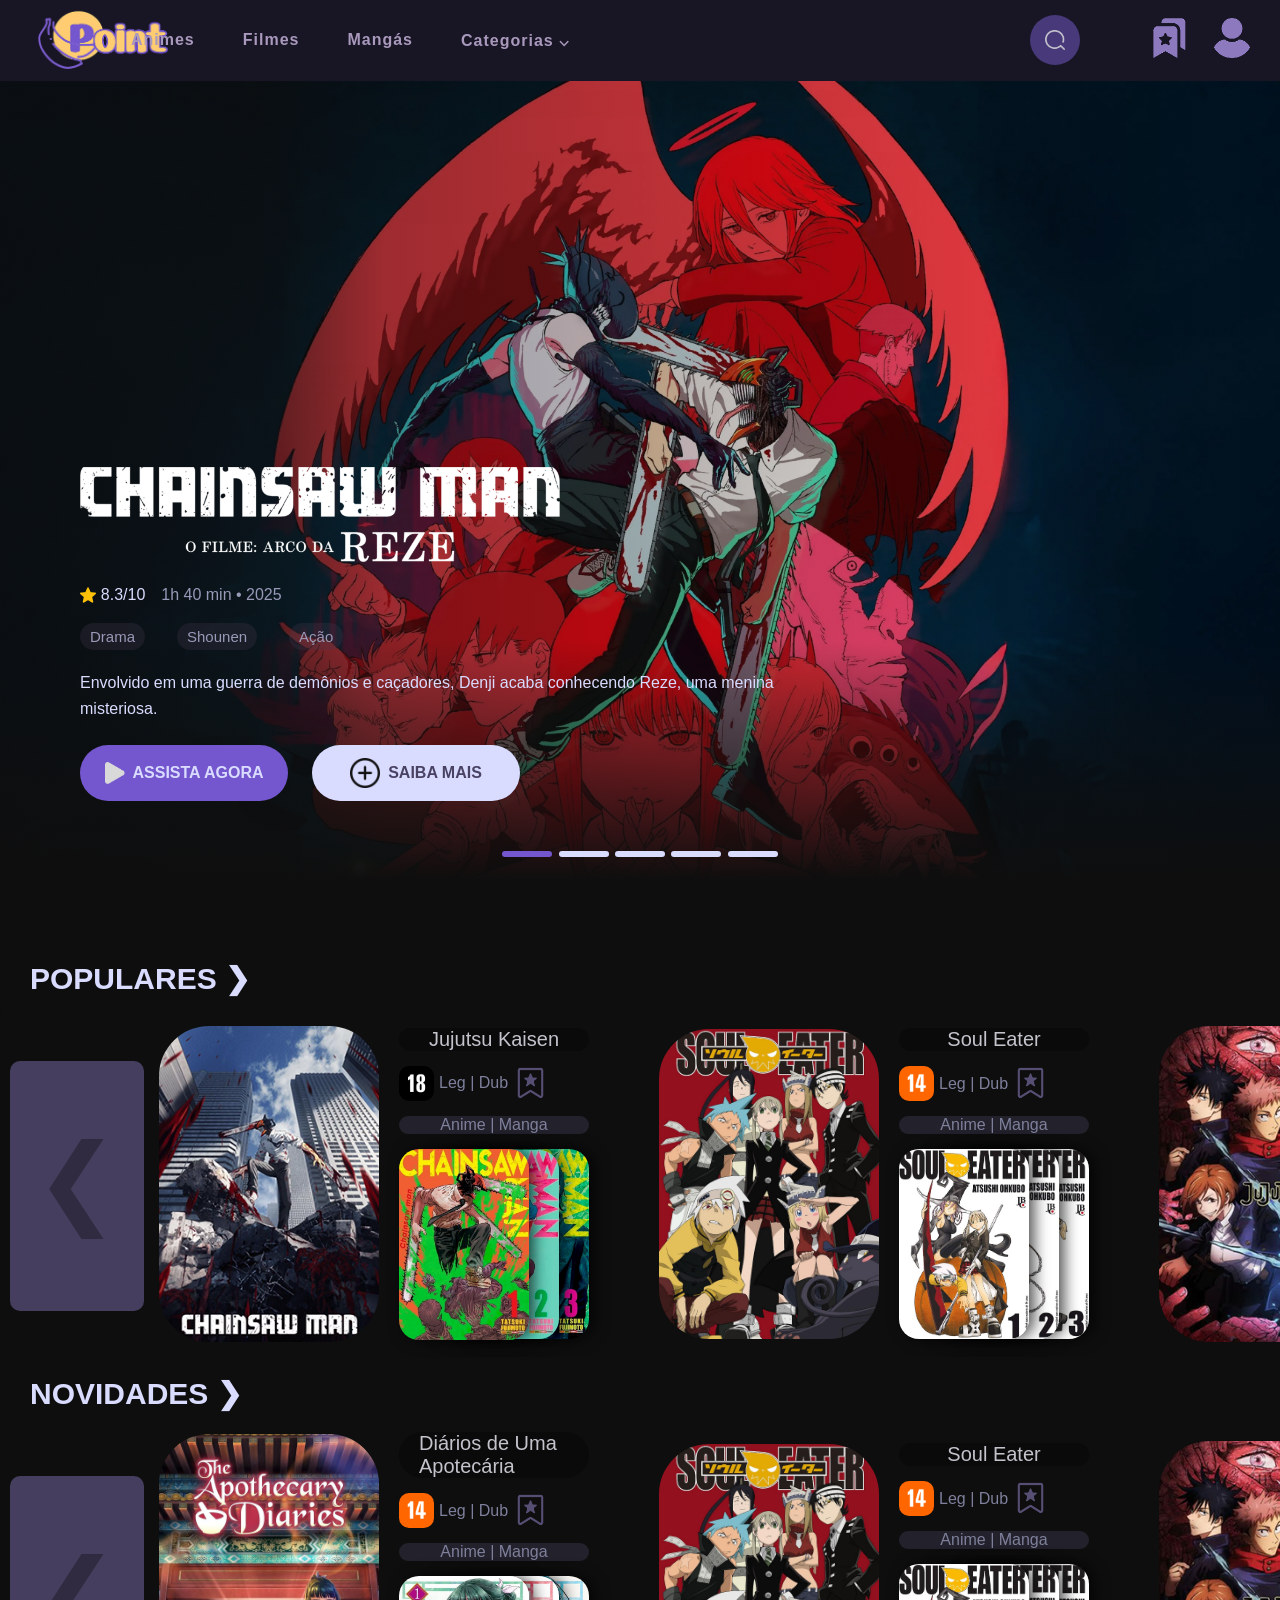
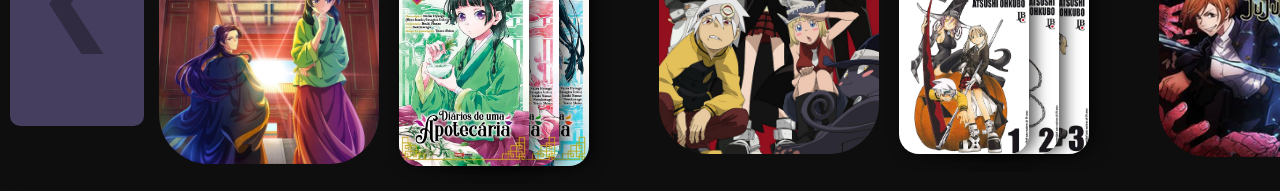
==== commit 8e3ad192: "78u6yfruy" ====
--- a/public/index.html
+++ b/public/index.html
@@ -23,6 +23,14 @@
             <li class="listas__categorias"><a class="links__categorias" href="#">Mangás</a></li>
             <li class="listas__categorias"><a class="links__categorias" href="#">Categorias ⌵</a></li>
         </ul>
+        <div class="container__pesquisa">
+            <input type="text" class="barra__pesquisa" placeholder="Pesquisar...">
+            <a class="botao__pesquisa">
+                <img src="./img/icones/icones-lupa-roxa.png" alt="lupa roxa" class="lupa__roxa" width="20px" height="20px">
+                <img src="./img/icones/icones-lupa-branca.png" alt="lupa branca" class="lupa__branca" width="20px" height="20px">
+            </a>
+        </div>
+        
         
         <div class="perfil__links">
             
@@ -165,321 +173,135 @@
     </section>
 
     <main class="conteudo__homepage">
-        <div class="categorias-secao">
-            <h1 class="titulo__carrossel">POPULARES ❯</h1>
-            <div class="carrossel-conteudo">
-            
-                <div class="container__carrossel" id="carrossel-populares">
-                    <div id="slide-populares-1" class="item__carrossel">
-                        <div class="btn-rolagem"><button class="btn-avancar">❮</button></div>
-                    <a href="./pagina.html"><img src="./img/capas/capas-animes/capa-anime-chainsaw-man.png" width="220rem" alt="Chainsaw man" class="anime-img"></a>
-                    <div class="info__carrossel-1">
-                        <a href="#" class="titulo__conteudo">Jujutsu Kaisen</a>
-                        <div class="tags__1">
-                            <img src="./img/classificacao/classificacao-18.png" alt="Classificação de 18 anos" width="35px" class="classificacao">
-                            <p>Leg | Dub</p>
-                            <img src="./img/icones/icones-favorite-no-click.png" alt="Favoritar" width="35px" id="btn-favoritar" onclick="favoritado">
-                        </div>
-                        <p class="tags__2">Anime | Manga</p>
-                        <div class="capas__manga">
-                            <a href="#"><img src="./img/capas/capas-manga/chainsaw-man-vol-1.png" alt="Volume 1 Chainsaw man" width="130px" class="volume-1"></a>
-                            <a href="#"><img src="./img/capas/capas-manga/chainsaw-man-vol-2.png" alt="Volume 2 Chainsaw man" width="130px" class="volume-2"></a>
-                            <a href="#"><img src="./img/capas/capas-manga/chainsaw-man-vol-3.png" alt="Volume 3 Chainsaw man" width="130px" class="volume-3"></a>
+        <div class="animes__secao">
+            <div class="categorias-secao">
+                <h1 class="titulo__carrossel">POPULARES ❯</h1>
+                    <div class="container__carrossel" id="carrossel-populares">
+                        <div id="slide-populares-1" class="item__carrossel">
+                            <div class="btn-rolagem"><button class="btn-avancar">❮</button></div>
+                        <a href="./pagina.html"><img src="./img/capas/capas-animes/capa-anime-chainsaw-man.png" width="220rem" alt="Chainsaw man" class="anime-img"></a>
+                        <div class="info__carrossel-1">
+                            <a href="#" class="titulo__conteudo">Jujutsu Kaisen</a>
+                            <div class="tags__1">
+                                <img src="./img/classificacao/classificacao-18.png" alt="Classificação de 18 anos" width="35px" class="classificacao">
+                                <p>Leg | Dub</p>
+                                <img src="./img/icones/icones-favorite-no-click.png" alt="Favoritar" width="35px" id="btn-favoritar" onclick="favoritado">
+                            </div>
+                            <p class="tags__2">Anime | Manga</p>
+                            <div class="capas__manga">
+                                <a href="#"><img src="./img/capas/capas-manga/chainsaw-man-vol-1.png" alt="Volume 1 Chainsaw man" width="130px" class="volume-1"></a>
+                                <a href="#"><img src="./img/capas/capas-manga/chainsaw-man-vol-2.png" alt="Volume 2 Chainsaw man" width="130px" class="volume-2"></a>
+                                <a href="#"><img src="./img/capas/capas-manga/chainsaw-man-vol-3.png" alt="Volume 3 Chainsaw man" width="130px" class="volume-3"></a>
+                            </div>
+                        </div>
+            
+                        <!-- Item 2 - carrossel -->
+                        <div id="slide-populares-2" class="item__carrossel">
+                        <a href="#"><img src="./img/capas/capas-animes/capa-anime-soul-eater.png" width="220rem" alt="Soul Eater" class="anime-img"></a>
+                        <div class="info__carrossel-2">
+                           <a href="#" class="titulo__conteudo">Soul Eater</a>
+                            <div class="tags__1">
+                                <img src="./img/classificacao/classificacao-14.png" alt="Classificação de 14 anos" width="35px" class="classificacao">
+                                <p>Leg | Dub </p>
+                                <img src="./img/icones/icones-favorite-no-click.png" alt="Favoritar" width="35px" id="btn-favoritar" onclick="favoritado">
+                            </div>
+                            <p class="tags__2">Anime | Manga</p>
+                            <div class="capas__manga">
+                                <a href="#"><img src="./img/capas/capas-manga/soul-eater-vol-1.png" alt="Soul Eater Volume 1" width="130px" height="190px" class="volume-1"></a>
+                                <a href="#"><img src="./img/capas/capas-manga/soul-eater-vol-2.png" alt="Soul Eater Volume 3" width="130px" height="190px"class="volume-2"></a>
+                                <a href="#"><img src="./img/capas/capas-manga/soul-eater-vol-3.png" alt="Soul Eater Volume 3" width="130px" height="190px"class="volume-3"></a>
+                            </div>
+                        </div>
+            
+                        <!-- Item 3 - carrossel -->
+                        <div id="slide-populares-3" class="item__carrossel">
+                        <a href="#"><img src="./img/capas/capas-animes/capa-anime-jujutsu-kaisen.png" width="220rem" alt="Jujutsu Kaisen" class="anime-img"></a>
+                        <div class="info__carrossel-3">
+                            <a href="#" class="titulo__conteudo">Jujutsu Kaisen</a>
+                            <div class="tags__1">
+                                <img src="./img/classificacao/classificacao-16.png" alt="Classificação de 16 anos" width="35px" class="classificacao">
+                                <p>Leg | Dub</p>
+                                <img src="./img/icones/icones-favorite-no-click.png" alt="Favoritar" width="35px" id="btn-favoritar" onclick="favoritado">
+                            </div>
+                            <p class="tags__2">Anime | Manga</p>
+                            <div class="capas__manga">
+                                <a href="#"><img src="./img/capas/capas-manga/jujutsu-kaisen-vol-1.png" alt="Jujutsu Kaisen Volume 1" width="130px" class="volume-1"></a>
+                                <a href="#"><img src="./img/capas/capas-manga/jujutsu-kaisen-vol-2.png" alt="Jujutsu Kaisen Volume 2" width="130px" class="volume-2"></a>
+                                <a href="#"><img src="./img/capas/capas-manga/jujutsu-kaisen-vol-3.png" alt="Jujutsu Kaisen Volume 3" width="130px" class="volume-3"></a>
+                            </div>
+                        </div>
+                        <div class="btn-rolagem">
+                            <button class="btn-avancar">❯</button>
                         </div>
                     </div>
-                </div>
-                    <!-- Item 2 - carrossel -->
-                    <div id="slide-populares-2" class="item__carrossel">
-                    <a href="#"><img src="./img/capas/capas-animes/capa-anime-soul-eater.png" width="220rem" alt="Soul Eater" class="anime-img"></a>
-                    <div class="info__carrossel-2">
-                       <a href="#" class="titulo__conteudo">Soul Eater</a>
-                        <div class="tags__1">
-                            <img src="./img/classificacao/classificacao-14.png" alt="Classificação de 14 anos" width="35px" class="classificacao">
-                            <p>Leg | Dub </p>
-                            <img src="./img/icones/icones-favorite-no-click.png" alt="Favoritar" width="35px" id="btn-favoritar" onclick="favoritado">
-                        </div>
-                        <p class="tags__2">Anime | Manga</p>
-                        <div class="capas__manga">
-                            <a href="#"><img src="./img/capas/capas-manga/soul-eater-vol-1.png" alt="Soul Eater Volume 1" width="130px" height="190px" class="volume-1"></a>
-                            <a href="#"><img src="./img/capas/capas-manga/soul-eater-vol-2.png" alt="Soul Eater Volume 3" width="130px" height="190px"class="volume-2"></a>
-                            <a href="#"><img src="./img/capas/capas-manga/soul-eater-vol-3.png" alt="Soul Eater Volume 3" width="130px" height="190px"class="volume-3"></a>
+            </div>
+            
+            
+            
+        </div>
+        
+    </main>
+    <div class="categorias-secao">
+                <h1 class="titulo__carrossel">NOVIDADES ❯</h1>
+                    <div class="container__carrossel" id="carrossel-populares">
+                        <div id="slide-populares-1" class="item__carrossel">
+                            <div class="btn-rolagem"><button class="btn-avancar">❮</button></div>
+                        <a href="./pagina.html"><img src="./img/capas/capas-animes/capa-anime-the-apothecary-diaries" width="220rem" alt="Diários de uma apotecária" class="anime-img"></a>
+                        <div class="info__carrossel-1">
+                            <a href="#" class="titulo__conteudo">Diários de Uma Apotecária</a>
+                            <div class="tags__1">
+                                <img src="./img/classificacao/classificacao-14.png" alt="Classificação de 14 anos" width="35px" class="classificacao">
+                                <p>Leg | Dub</p>
+                                <img src="./img/icones/icones-favorite-no-click.png" alt="Favoritar" width="35px" id="btn-favoritar" onclick="favoritado">
+                            </div>
+                            <p class="tags__2">Anime | Manga</p>
+                            <div class="capas__manga">
+                                <a href="#"><img src="./img/capas/capas-manga/diarios-de-uma-apotecária-vol1.png" alt="Volume 1 Diarios de Uma Apotecária" width="130px" class="volume-1"></a>
+                                <a href="#"><img src="./img/capas/capas-manga/diarios-de-uma-apotecária-vol2.webp" alt="Volume 2 Diarios de Uma Apotecária" width="130px" class="volume-2"></a>
+                                <a href="#"><img src="./img/capas/capas-manga/diarios-de-uma-apotecária-vol3.webp" alt="Volume 3 Diarios de Uma Apotecária" width="130px" class="volume-3"></a>
+                            </div>
+                        </div>
+            
+                        <!-- Item 2 - carrossel -->
+                        <div id="slide-populares-2" class="item__carrossel">
+                        <a href="#"><img src="./img/capas/capas-animes/capa-anime-soul-eater.png" width="220rem" alt="Soul Eater" class="anime-img"></a>
+                        <div class="info__carrossel-2">
+                           <a href="#" class="titulo__conteudo">Soul Eater</a>
+                            <div class="tags__1">
+                                <img src="./img/classificacao/classificacao-14.png" alt="Classificação de 14 anos" width="35px" class="classificacao">
+                                <p>Leg | Dub </p>
+                                <img src="./img/icones/icones-favorite-no-click.png" alt="Favoritar" width="35px" id="btn-favoritar" onclick="favoritado">
+                            </div>
+                            <p class="tags__2">Anime | Manga</p>
+                            <div class="capas__manga">
+                                <a href="#"><img src="./img/capas/capas-manga/soul-eater-vol-1.png" alt="Soul Eater Volume 1" width="130px" height="190px" class="volume-1"></a>
+                                <a href="#"><img src="./img/capas/capas-manga/soul-eater-vol-2.png" alt="Soul Eater Volume 3" width="130px" height="190px"class="volume-2"></a>
+                                <a href="#"><img src="./img/capas/capas-manga/soul-eater-vol-3.png" alt="Soul Eater Volume 3" width="130px" height="190px"class="volume-3"></a>
+                            </div>
+                        </div>
+            
+                        <!-- Item 3 - carrossel -->
+                        <div id="slide-populares-3" class="item__carrossel">
+                        <a href="#"><img src="./img/capas/capas-animes/capa-anime-jujutsu-kaisen.png" width="220rem" alt="Jujutsu Kaisen" class="anime-img"></a>
+                        <div class="info__carrossel-3">
+                            <a href="#" class="titulo__conteudo">Jujutsu Kaisen</a>
+                            <div class="tags__1">
+                                <img src="./img/classificacao/classificacao-16.png" alt="Classificação de 16 anos" width="35px" class="classificacao">
+                                <p>Leg | Dub</p>
+                                <img src="./img/icones/icones-favorite-no-click.png" alt="Favoritar" width="35px" id="btn-favoritar" onclick="favoritado">
+                            </div>
+                            <p class="tags__2">Anime | Manga</p>
+                            <div class="capas__manga">
+                                <a href="#"><img src="./img/capas/capas-manga/jujutsu-kaisen-vol-1.png" alt="Jujutsu Kaisen Volume 1" width="130px" class="volume-1"></a>
+                                <a href="#"><img src="./img/capas/capas-manga/jujutsu-kaisen-vol-2.png" alt="Jujutsu Kaisen Volume 2" width="130px" class="volume-2"></a>
+                                <a href="#"><img src="./img/capas/capas-manga/jujutsu-kaisen-vol-3.png" alt="Jujutsu Kaisen Volume 3" width="130px" class="volume-3"></a>
+                            </div>
+                        </div>
+                        <div class="btn-rolagem">
+                            <button class="btn-avancar">❯</button>
                         </div>
                     </div>
-                </div>
-                    <!-- Item 3 - carrossel -->
-                    <div id="slide-populares-3" class="item__carrossel">
-                    <a href="#"><img src="./img/capas/capas-animes/capa-anime-jujutsu-kaisen.png" width="220rem" alt="Jujutsu Kaisen" class="anime-img"></a>
-                    <div class="info__carrossel-3">
-                        <a href="#" class="titulo__conteudo">Jujutsu Kaisen</a>
-                        <div class="tags__1">
-                            <img src="./img/classificacao/classificacao-16.png" alt="Classificação de 16 anos" width="35px" class="classificacao">
-                            <p>Leg | Dub</p>
-                            <img src="./img/icones/icones-favorite-no-click.png" alt="Favoritar" width="35px" id="btn-favoritar" onclick="favoritado">
-                        </div>
-                        <p class="tags__2">Anime | Manga</p>
-                        <div class="capas__manga">
-                            <a href="#"><img src="./img/capas/capas-manga/jujutsu-kaisen-vol-1.png" alt="Jujutsu Kaisen Volume 1" width="130px" class="volume-1"></a>
-                            <a href="#"><img src="./img/capas/capas-manga/jujutsu-kaisen-vol-2.png" alt="Jujutsu Kaisen Volume 2" width="130px" class="volume-2"></a>
-                            <a href="#"><img src="./img/capas/capas-manga/jujutsu-kaisen-vol-3.png" alt="Jujutsu Kaisen Volume 3" width="130px" class="volume-3"></a>
-                        </div>
-                    </div>
-                </div>
-                    <!-- Item 4 - carrossel -->
-                    <div id="slide-populares-4" class="item__carrossel">
-                    <a href="#"><img src="./img/capas/capas-animes/capa-anime-jujutsu-kaisen.png" width="220rem" alt="Jujutsu Kaisen" class="anime-img"></a>
-                    <div class="info__carrossel-3">
-                        <a href="#" class="titulo__conteudo">Jujutsu Kaisen</a>
-                        <div class="tags__1">
-                            <img src="./img/classificacao/classificacao-16.png" alt="Classificação de 16 anos" width="35px" class="classificacao">
-                            <p>Leg | Dub</p>
-                            <img src="./img/icones/icones-favorite-no-click.png" alt="Favoritar" width="35px" id="btn-favoritar" onclick="favoritado">
-                        </div>
-                        <p class="tags__2">Anime | Manga</p>
-                        <div class="capas__manga">
-                            <a href="#"><img src="./img/capas/capas-manga/jujutsu-kaisen-vol-1.png" alt="Jujutsu Kaisen Volume 1" width="130px" class="volume-1"></a>
-                            <a href="#"><img src="./img/capas/capas-manga/jujutsu-kaisen-vol-2.png" alt="Jujutsu Kaisen Volume 2" width="130px" class="volume-2"></a>
-                            <a href="#"><img src="./img/capas/capas-manga/jujutsu-kaisen-vol-3.png" alt="Jujutsu Kaisen Volume 3" width="130px" class="volume-3"></a>
-                        </div>
-                    </div>
-                </div>
-                    <!-- Item 5 - carrossel -->
-                    <div id="slide-populares-5" class="item__carrossel">
-                    <a href="#"><img src="./img/capas/capas-animes/capa-anime-jujutsu-kaisen.png" width="220rem" alt="Jujutsu Kaisen" class="anime-img"></a>
-                    <div class="info__carrossel-3">
-                        <a href="#" class="titulo__conteudo">Jujutsu Kaisen</a>
-                        <div class="tags__1">
-                            <img src="./img/classificacao/classificacao-16.png" alt="Classificação de 16 anos" width="35px" class="classificacao">
-                            <p>Leg | Dub</p>
-                            <img src="./img/icones/icones-favorite-no-click.png" alt="Favoritar" width="35px" id="btn-favoritar" onclick="favoritado">
-                        </div>
-                        <p class="tags__2">Anime | Manga</p>
-                        <div class="capas__manga">
-                            <a href="#"><img src="./img/capas/capas-manga/jujutsu-kaisen-vol-1.png" alt="Jujutsu Kaisen Volume 1" width="130px" class="volume-1"></a>
-                            <a href="#"><img src="./img/capas/capas-manga/jujutsu-kaisen-vol-2.png" alt="Jujutsu Kaisen Volume 2" width="130px" class="volume-2"></a>
-                            <a href="#"><img src="./img/capas/capas-manga/jujutsu-kaisen-vol-3.png" alt="Jujutsu Kaisen Volume 3" width="130px" class="volume-3"></a>
-                        </div>
-                    </div>
-                </div>
-                    <!-- Item 6 - carrossel -->
-                    <div id="slide-populares-6" class="item__carrossel">
-                    <a href="#"><img src="./img/capas/capas-animes/capa-anime-jujutsu-kaisen.png" width="220rem" alt="Jujutsu Kaisen" class="anime-img"></a>
-                    <div class="info__carrossel-3">
-                        <a href="#" class="titulo__conteudo">Jujutsu Kaisen</a>
-                        <div class="tags__1">
-                            <img src="./img/classificacao/classificacao-16.png" alt="Classificação de 16 anos" width="35px" class="classificacao">
-                            <p>Leg | Dub</p>
-                            <img src="./img/icones/icones-favorite-no-click.png" alt="Favoritar" width="35px" id="btn-favoritar" onclick="favoritado">
-                        </div>
-                        <p class="tags__2">Anime | Manga</p>
-                        <div class="capas__manga">
-                            <a href="#"><img src="./img/capas/capas-manga/jujutsu-kaisen-vol-1.png" alt="Jujutsu Kaisen Volume 1" width="130px" class="volume-1"></a>
-                            <a href="#"><img src="./img/capas/capas-manga/jujutsu-kaisen-vol-2.png" alt="Jujutsu Kaisen Volume 2" width="130px" class="volume-2"></a>
-                            <a href="#"><img src="./img/capas/capas-manga/jujutsu-kaisen-vol-3.png" alt="Jujutsu Kaisen Volume 3" width="130px" class="volume-3"></a>
-                        </div>
-                    </div>
-                </div>
-                    <!-- Item 7 - carrossel -->
-                    <div id="slide-populares-7" class="item__carrossel">
-                    <a href="#"><img src="./img/capas/capas-animes/capa-anime-jujutsu-kaisen.png" width="220rem" alt="Jujutsu Kaisen" class="anime-img"></a>
-                    <div class="info__carrossel-3">
-                        <a href="#" class="titulo__conteudo">Jujutsu Kaisen</a>
-                        <div class="tags__1">
-                            <img src="./img/classificacao/classificacao-16.png" alt="Classificação de 16 anos" width="35px" class="classificacao">
-                            <p>Leg | Dub</p>
-                            <img src="./img/icones/icones-favorite-no-click.png" alt="Favoritar" width="35px" id="btn-favoritar" onclick="favoritado">
-                        </div>
-                        <p class="tags__2">Anime | Manga</p>
-                        <div class="capas__manga">
-                            <a href="#"><img src="./img/capas/capas-manga/jujutsu-kaisen-vol-1.png" alt="Jujutsu Kaisen Volume 1" width="130px" class="volume-1"></a>
-                            <a href="#"><img src="./img/capas/capas-manga/jujutsu-kaisen-vol-2.png" alt="Jujutsu Kaisen Volume 2" width="130px" class="volume-2"></a>
-                            <a href="#"><img src="./img/capas/capas-manga/jujutsu-kaisen-vol-3.png" alt="Jujutsu Kaisen Volume 3" width="130px" class="volume-3"></a>
-                        </div>
-                    </div>
-                </div>
-                    <!-- Item 8 - carrossel -->
-                    <div id="slide-populares-8" class="item__carrossel">
-                    <a href="#"><img src="./img/capas/capas-animes/capa-anime-jujutsu-kaisen.png" width="220rem" alt="Jujutsu Kaisen" class="anime-img"></a>
-                    <div class="info__carrossel-3">
-                        <a href="#" class="titulo__conteudo">Jujutsu Kaisen</a>
-                        <div class="tags__1">
-                            <img src="./img/classificacao/classificacao-16.png" alt="Classificação de 16 anos" width="35px" class="classificacao">
-                            <p>Leg | Dub</p>
-                            <img src="./img/icones/icones-favorite-no-click.png" alt="Favoritar" width="35px" id="btn-favoritar" onclick="favoritado">
-                        </div>
-                        <p class="tags__2">Anime | Manga</p>
-                        <div class="capas__manga">
-                            <a href="#"><img src="./img/capas/capas-manga/jujutsu-kaisen-vol-1.png" alt="Jujutsu Kaisen Volume 1" width="130px" class="volume-1"></a>
-                            <a href="#"><img src="./img/capas/capas-manga/jujutsu-kaisen-vol-2.png" alt="Jujutsu Kaisen Volume 2" width="130px" class="volume-2"></a>
-                            <a href="#"><img src="./img/capas/capas-manga/jujutsu-kaisen-vol-3.png" alt="Jujutsu Kaisen Volume 3" width="130px" class="volume-3"></a>
-                        </div>
-                    </div>
-                </div>
-                <div class="btn-rolagem"><button class="btn-avancar">❯</button></div>
-                </div>
-
-                
-            </div>
-        </div>
-        
-        <div class="categorias-secao">
-            <h1 class="titulo__carrossel">NOVIDADES ❯</h1>
-            <div class="carrossel-conteudo">
-            
-                <div class="container__carrossel" id="carrossel-populares">
-                    <div id="slide-populares-1" class="item__carrossel">
-                        <div class="btn-rolagem"><button class="btn-avancar">❮</button></div>
-                    <a href="./pagina.html"><img src="./img/capas/capas-animes/capa-anime-the-apothecary-diaries" width="220rem" alt="Chainsaw man" class="anime-img"></a>
-                    <div class="info__carrossel-1">
-                        <a href="#" class="titulo__conteudo">Diários de Uma Apotecária</a>
-                        <div class="tags__1">
-                            <img src="./img/classificacao/classificacao-14.png" alt="Classificação de 14 anos" width="35px" class="classificacao">
-                            <p>Leg | Dub</p>
-                            <img src="./img/icones/icones-favorite-no-click.png" alt="Favoritar" width="35px" id="btn-favoritar" onclick="favoritado">
-                        </div>
-                        <p class="tags__2">Anime | Manga</p>
-                        <div class="capas__manga">
-                            <a href="#"><img src="./img/capas/capas-manga/diarios-de-uma-apotecária-vol1.png" alt="Volume 1 Chainsaw man" width="130px" class="volume-1"></a>
-                            <a href="#"><img src="./img/capas/capas-manga/diarios-de-uma-apotecária-vol2.webp" alt="Volume 2 Chainsaw man" width="130px" class="volume-2"></a>
-                            <a href="#"><img src="./img/capas/capas-manga/diarios-de-uma-apotecária-vol3.webp" alt="Volume 3 Chainsaw man" width="130px" class="volume-3"></a>
-                        </div>
-                    </div>
-                </div>
-                    <!-- Item 2 - carrossel -->
-                    <div id="slide-populares-2" class="item__carrossel">
-                    <a href="#"><img src="./img/capas/capas-animes/capa-anime-soul-eater.png" width="220rem" alt="Soul Eater" class="anime-img"></a>
-                    <div class="info__carrossel-2">
-                       <a href="#" class="titulo__conteudo">Soul Eater</a>
-                        <div class="tags__1">
-                            <img src="./img/classificacao/classificacao-14.png" alt="Classificação de 14 anos" width="35px" class="classificacao">
-                            <p>Leg | Dub </p>
-                            <img src="./img/icones/icones-favorite-no-click.png" alt="Favoritar" width="35px" id="btn-favoritar" onclick="favoritado">
-                        </div>
-                        <p class="tags__2">Anime | Manga</p>
-                        <div class="capas__manga">
-                            <a href="#"><img src="./img/capas/capas-manga/soul-eater-vol-1.png" alt="Soul Eater Volume 1" width="130px" height="190px" class="volume-1"></a>
-                            <a href="#"><img src="./img/capas/capas-manga/soul-eater-vol-2.png" alt="Soul Eater Volume 3" width="130px" height="190px"class="volume-2"></a>
-                            <a href="#"><img src="./img/capas/capas-manga/soul-eater-vol-3.png" alt="Soul Eater Volume 3" width="130px" height="190px"class="volume-3"></a>
-                        </div>
-                    </div>
-                </div>
-                    <!-- Item 3 - carrossel -->
-                    <div id="slide-populares-3" class="item__carrossel">
-                    <a href="#"><img src="./img/capas/capas-animes/capa-anime-jujutsu-kaisen.png" width="220rem" alt="Jujutsu Kaisen" class="anime-img"></a>
-                    <div class="info__carrossel-3">
-                        <a href="#" class="titulo__conteudo">Jujutsu Kaisen</a>
-                        <div class="tags__1">
-                            <img src="./img/classificacao/classificacao-16.png" alt="Classificação de 16 anos" width="35px" class="classificacao">
-                            <p>Leg | Dub</p>
-                            <img src="./img/icones/icones-favorite-no-click.png" alt="Favoritar" width="35px" id="btn-favoritar" onclick="favoritado">
-                        </div>
-                        <p class="tags__2">Anime | Manga</p>
-                        <div class="capas__manga">
-                            <a href="#"><img src="./img/capas/capas-manga/jujutsu-kaisen-vol-1.png" alt="Jujutsu Kaisen Volume 1" width="130px" class="volume-1"></a>
-                            <a href="#"><img src="./img/capas/capas-manga/jujutsu-kaisen-vol-2.png" alt="Jujutsu Kaisen Volume 2" width="130px" class="volume-2"></a>
-                            <a href="#"><img src="./img/capas/capas-manga/jujutsu-kaisen-vol-3.png" alt="Jujutsu Kaisen Volume 3" width="130px" class="volume-3"></a>
-                        </div>
-                    </div>
-                </div>
-                    <!-- Item 4 - carrossel -->
-                    <div id="slide-populares-4" class="item__carrossel">
-                    <a href="#"><img src="./img/capas/capas-animes/capa-anime-jujutsu-kaisen.png" width="220rem" alt="Jujutsu Kaisen" class="anime-img"></a>
-                    <div class="info__carrossel-3">
-                        <a href="#" class="titulo__conteudo">Jujutsu Kaisen</a>
-                        <div class="tags__1">
-                            <img src="./img/classificacao/classificacao-16.png" alt="Classificação de 16 anos" width="35px" class="classificacao">
-                            <p>Leg | Dub</p>
-                            <img src="./img/icones/icones-favorite-no-click.png" alt="Favoritar" width="35px" id="btn-favoritar" onclick="favoritado">
-                        </div>
-                        <p class="tags__2">Anime | Manga</p>
-                        <div class="capas__manga">
-                            <a href="#"><img src="./img/capas/capas-manga/jujutsu-kaisen-vol-1.png" alt="Jujutsu Kaisen Volume 1" width="130px" class="volume-1"></a>
-                            <a href="#"><img src="./img/capas/capas-manga/jujutsu-kaisen-vol-2.png" alt="Jujutsu Kaisen Volume 2" width="130px" class="volume-2"></a>
-                            <a href="#"><img src="./img/capas/capas-manga/jujutsu-kaisen-vol-3.png" alt="Jujutsu Kaisen Volume 3" width="130px" class="volume-3"></a>
-                        </div>
-                    </div>
-                </div>
-                    <!-- Item 5 - carrossel -->
-                    <div id="slide-populares-5" class="item__carrossel">
-                    <a href="#"><img src="./img/capas/capas-animes/capa-anime-jujutsu-kaisen.png" width="220rem" alt="Jujutsu Kaisen" class="anime-img"></a>
-                    <div class="info__carrossel-3">
-                        <a href="#" class="titulo__conteudo">Jujutsu Kaisen</a>
-                        <div class="tags__1">
-                            <img src="./img/classificacao/classificacao-16.png" alt="Classificação de 16 anos" width="35px" class="classificacao">
-                            <p>Leg | Dub</p>
-                            <img src="./img/icones/icones-favorite-no-click.png" alt="Favoritar" width="35px" id="btn-favoritar" onclick="favoritado">
-                        </div>
-                        <p class="tags__2">Anime | Manga</p>
-                        <div class="capas__manga">
-                            <a href="#"><img src="./img/capas/capas-manga/jujutsu-kaisen-vol-1.png" alt="Jujutsu Kaisen Volume 1" width="130px" class="volume-1"></a>
-                            <a href="#"><img src="./img/capas/capas-manga/jujutsu-kaisen-vol-2.png" alt="Jujutsu Kaisen Volume 2" width="130px" class="volume-2"></a>
-                            <a href="#"><img src="./img/capas/capas-manga/jujutsu-kaisen-vol-3.png" alt="Jujutsu Kaisen Volume 3" width="130px" class="volume-3"></a>
-                        </div>
-                    </div>
-                </div>
-                    <!-- Item 6 - carrossel -->
-                    <div id="slide-populares-6" class="item__carrossel">
-                    <a href="#"><img src="./img/capas/capas-animes/capa-anime-jujutsu-kaisen.png" width="220rem" alt="Jujutsu Kaisen" class="anime-img"></a>
-                    <div class="info__carrossel-3">
-                        <a href="#" class="titulo__conteudo">Jujutsu Kaisen</a>
-                        <div class="tags__1">
-                            <img src="./img/classificacao/classificacao-16.png" alt="Classificação de 16 anos" width="35px" class="classificacao">
-                            <p>Leg | Dub</p>
-                            <img src="./img/icones/icones-favorite-no-click.png" alt="Favoritar" width="35px" id="btn-favoritar" onclick="favoritado">
-                        </div>
-                        <p class="tags__2">Anime | Manga</p>
-                        <div class="capas__manga">
-                            <a href="#"><img src="./img/capas/capas-manga/jujutsu-kaisen-vol-1.png" alt="Jujutsu Kaisen Volume 1" width="130px" class="volume-1"></a>
-                            <a href="#"><img src="./img/capas/capas-manga/jujutsu-kaisen-vol-2.png" alt="Jujutsu Kaisen Volume 2" width="130px" class="volume-2"></a>
-                            <a href="#"><img src="./img/capas/capas-manga/jujutsu-kaisen-vol-3.png" alt="Jujutsu Kaisen Volume 3" width="130px" class="volume-3"></a>
-                        </div>
-                    </div>
-                </div>
-                    <!-- Item 7 - carrossel -->
-                    <div id="slide-populares-7" class="item__carrossel">
-                    <a href="#"><img src="./img/capas/capas-animes/capa-anime-jujutsu-kaisen.png" width="220rem" alt="Jujutsu Kaisen" class="anime-img"></a>
-                    <div class="info__carrossel-3">
-                        <a href="#" class="titulo__conteudo">Jujutsu Kaisen</a>
-                        <div class="tags__1">
-                            <img src="./img/classificacao/classificacao-16.png" alt="Classificação de 16 anos" width="35px" class="classificacao">
-                            <p>Leg | Dub</p>
-                            <img src="./img/icones/icones-favorite-no-click.png" alt="Favoritar" width="35px" id="btn-favoritar" onclick="favoritado">
-                        </div>
-                        <p class="tags__2">Anime | Manga</p>
-                        <div class="capas__manga">
-                            <a href="#"><img src="./img/capas/capas-manga/jujutsu-kaisen-vol-1.png" alt="Jujutsu Kaisen Volume 1" width="130px" class="volume-1"></a>
-                            <a href="#"><img src="./img/capas/capas-manga/jujutsu-kaisen-vol-2.png" alt="Jujutsu Kaisen Volume 2" width="130px" class="volume-2"></a>
-                            <a href="#"><img src="./img/capas/capas-manga/jujutsu-kaisen-vol-3.png" alt="Jujutsu Kaisen Volume 3" width="130px" class="volume-3"></a>
-                        </div>
-                    </div>
-                </div>
-                    <!-- Item 8 - carrossel -->
-                    <div id="slide-populares-8" class="item__carrossel">
-                    <a href="#"><img src="./img/capas/capas-animes/capa-anime-jujutsu-kaisen.png" width="220rem" alt="Jujutsu Kaisen" class="anime-img"></a>
-                    <div class="info__carrossel-3">
-                        <a href="#" class="titulo__conteudo">Jujutsu Kaisen</a>
-                        <div class="tags__1">
-                            <img src="./img/classificacao/classificacao-16.png" alt="Classificação de 16 anos" width="35px" class="classificacao">
-                            <p>Leg | Dub</p>
-                            <img src="./img/icones/icones-favorite-no-click.png" alt="Favoritar" width="35px" id="btn-favoritar" onclick="favoritado">
-                        </div>
-                        <p class="tags__2">Anime | Manga</p>
-                        <div class="capas__manga">
-                            <a href="#"><img src="./img/capas/capas-manga/jujutsu-kaisen-vol-1.png" alt="Jujutsu Kaisen Volume 1" width="130px" class="volume-1"></a>
-                            <a href="#"><img src="./img/capas/capas-manga/jujutsu-kaisen-vol-2.png" alt="Jujutsu Kaisen Volume 2" width="130px" class="volume-2"></a>
-                            <a href="#"><img src="./img/capas/capas-manga/jujutsu-kaisen-vol-3.png" alt="Jujutsu Kaisen Volume 3" width="130px" class="volume-3"></a>
-                        </div>
-                    </div>
-                </div>
-                <div class="btn-rolagem"><button class="btn-avancar">❯</button></div>
-                </div>
-
-                
-            </div>
-        </div>
-        
-
-
-    </main>
+            </div>
 
     
 </body>
--- a/public/assets/styles.css
+++ b/public/assets/styles.css
@@ -1,6 +1,3 @@
-
-
-
 *{
     margin: 0;
     padding: 0;
@@ -15,10 +12,12 @@
     --branco: #D9DCFF;
     --cor-divisoria: #72669A;
     --cor-fundo: #0e0e0e;
-    --cor-hover: #9090b1;
-    --cor-menu: #161317;
-    --preto: #121212;
-    --cinza: #6b6b6b;
+    --cor-hover: #9999b8;
+    
+    --preto: #0f0f0f62;
+    --cor-texto: #a999bd;
+    --cor-cabecalho: #181525;
+
 
     --fonte-primaria: "poppins", sans-serif;
 
@@ -37,7 +36,7 @@
     align-items: center;
     display: flex;
     justify-content: space-between;
-    background-color: var(--cor-menu);
+    background-color: var(--cor-cabecalho);
 }
 
 .perfil__links{
@@ -63,15 +62,23 @@
 }
 .links__categorias{
     text-decoration: 0;
-    color: var(--cinza);
+    color: var(--cor-texto);
     transition: 0.4s;
+    font-weight: bold;
+    letter-spacing: 1px;
 
 }
 
 .links__categorias:hover{
     color: var(--branco);
 }
+.divisoria{
+    border: var(--cor-divisoria)1px solid;
+}
 
+.conteudo__homepage{
+    margin-top: 5rem;
+}
 /*--------- barra de pesquisa ---------*/
 .lupa__roxa{
     display: none; /* faz desaparecer da tela*/
@@ -139,15 +146,4 @@
     font-family: var(--fonte-primaria);
     color: var(--cor-destaque);
 
-}
-
-
-/*----------------------------CONTEUDO HOMEPAGE--------------------------------*/
-
-.divisoria{
-    border: var(--cor-divisoria)1px solid;
-}
-
-.conteudo__homepage{
-    margin-top: 5rem;
-}
+}
--- a/public/assets/slide.css
+++ b/public/assets/slide.css
@@ -14,10 +14,8 @@
     --branco: #D9DCFF;
     --cor-divisoria: #72669A;
     --cor-fundo: #0e0e0e;
-    --cor-hover: #9999b8;
-    --cor-menu: #130b16;
-    --preto: #121212;
-    --cinza: #6C6A6A;
+    --cor-menu: #552168;
+    --cor-branco: #494263;
 
 
     --fonte-primaria: "poppins", sans-serif;
@@ -211,6 +209,7 @@
     gap: 0.5rem;
     width: 13rem;
     transition: 0.3s;
+    font-weight: bold;
 }
 
 .btn__assistir img{
@@ -235,13 +234,15 @@
 .btn__info:hover{
     transform: scale(110%);
     background-color: var(--branco);
+
+    
  }
 
  .btn__info{
-    background-color: var(--cor-hover);
+    background-color: var(--branco);
     border-radius: 40px;
     text-decoration: none;
-    color: var(--preto);
+    color: var(--cor-branco);
     display: flex;
     align-items: center;
     justify-content: center;
@@ -249,6 +250,7 @@
     gap: 0.5rem;
     width: 13rem;
     transition: 0.3s;
+    font-weight: bold;
 
  }
 
--- a/public/assets/carrossel.css
+++ b/public/assets/carrossel.css
@@ -24,8 +24,10 @@
     font-size: 100px;
     transition: 0.2s;
     margin-bottom: 10px;
+    cursor: pointer;
 }
 .btn-rolagem{
+    transition: 0.4s;
     background-color: #463E5E;
     padding: 25px;
     border-radius: 10px;
@@ -33,15 +35,20 @@
     align-items: center;
     margin-right: 15px;
     height: 250px;
-    
-    
-}
+    cursor: pointer;
+    
+    
+}
+
 
 .btn-rolagem:hover{
     transform: scale(105%);
     color: #3e306b
 }
-
+.animes__secao{
+    display: flex;
+    flex-direction: column;
+}
 .container__carrossel{
     overflow-x: auto;
     display: flex;
@@ -65,7 +72,7 @@
 .titulo__carrossel{
     padding-left: 30px;
     font-size: 30px;
-    margin-bottom: 20px;
+    
     color: var(--branco);
 
 
@@ -188,15 +195,6 @@
 }
 
 /* =====CARROSSEL ===== */
-
-.carrossel-wrapper{
-    position: relative;
-    display: flex;
-    align-items: center;
-    justify-content: center;
-    gap: 15px;
-    margin-bottom: 20px;
-}
 
 .container__carrossel {
     transition: 0.4s;
@@ -212,4 +210,5 @@
     background-color: transparent;
     height: 350px;
     padding: 5px;
-}+}
+
